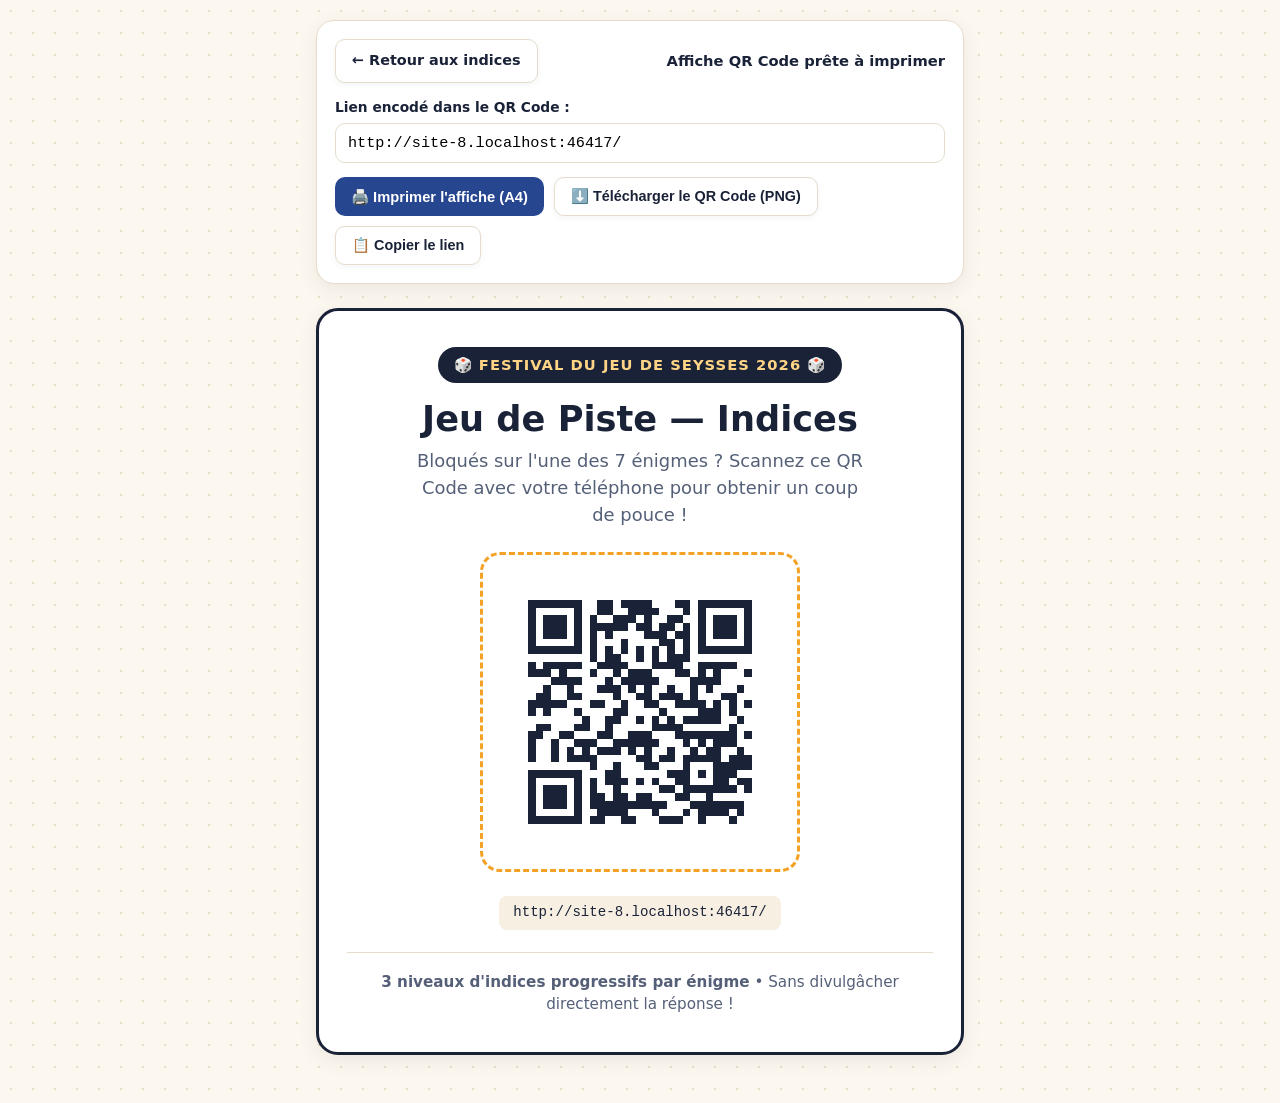
==== qrcode.html @ 8d3fd8ef "initial commit" ====
<!DOCTYPE html>
<html lang="fr">
<head>
  <meta charset="UTF-8" />
  <meta name="viewport" content="width=device-width, initial-scale=1.0" />
  <title>QR Code — Jeu de Piste | Festival du Jeu de Seysses 2026</title>
  <link rel="stylesheet" href="style.css" />
</head>
<body>
  <main class="container">
    <!-- Barre d'outils organisateur (masquée automatiquement à l'impression) -->
    <section class="qr-toolbar no-print" aria-label="Outils QR Code">
      <div class="qr-toolbar-top">
        <a href="index.html" class="btn-secondary">← Retour aux indices</a>
        <strong style="font-size: 0.92rem;">Affiche QR Code prête à imprimer</strong>
      </div>

      <div class="qr-url-field">
        <label for="qr-url">Lien encodé dans le QR Code :</label>
        <input
          type="url"
          id="qr-url"
          class="qr-url-input"
          spellcheck="false"
          placeholder="https://monpseudoestpris.github.io/JeuDePiste2026/"
        />
      </div>

      <div class="qr-buttons">
        <button type="button" class="btn-primary" id="btn-print">
          🖨️ Imprimer l'affiche (A4)
        </button>
        <button type="button" class="btn-secondary" id="btn-download-png">
          ⬇️ Télécharger le QR Code (PNG)
        </button>
        <button type="button" class="btn-secondary" id="btn-copy-url">
          📋 Copier le lien
        </button>
      </div>
    </section>

    <!-- Affiche imprimable -->
    <section class="poster-sheet" aria-label="Affiche QR Code du jeu de piste">
      <div class="poster-festival" id="poster-festival">
        🎲 Festival du Jeu de Seysses 2026 🎲
      </div>
      <h1 class="poster-title">Jeu de Piste — Indices</h1>
      <p class="poster-subtitle">
        Bloqués sur l'une des 7 énigmes ? Scannez ce QR Code avec votre téléphone pour obtenir un coup de pouce !
      </p>

      <div class="qr-frame" id="qr-container" aria-live="polite"></div>

      <div class="poster-url" id="poster-url-text"></div>

      <div class="poster-steps">
        <strong>3 niveaux d'indices progressifs par énigme</strong> • Sans divulgâcher directement la réponse !
      </div>
    </section>

    <canvas id="qr-export-canvas" style="display: none;"></canvas>
  </main>

  <script src="indices.js"></script>
  <script src="qrcode-lib.js"></script>
  <script>
    (function () {
      const config = window.JEU_DE_PISTE_CONFIG || {};
      const inputEl = document.getElementById("qr-url");
      const containerEl = document.getElementById("qr-container");
      const urlTextEl = document.getElementById("poster-url-text");
      const copyBtn = document.getElementById("btn-copy-url");
      const canvasEl = document.getElementById("qr-export-canvas");

      if (config.titreFestival) {
        document.getElementById("poster-festival").textContent =
          "🎲 " + config.titreFestival + " 🎲";
      }

      // Détermine automatiquement l'URL publique si hébergé en http(s) non-local, sinon utilise urlSiteParDefaut
      function detectTargetUrl() {
        const isPublicWeb =
          (location.protocol === "https:" || location.protocol === "http:") &&
          location.hostname !== "localhost" &&
          location.hostname !== "127.0.0.1";
        if (isPublicWeb) {
          return new URL("index.html", location.href).href.replace(/index\.html$/, "");
        }
        return config.urlSiteParDefaut || "https://monpseudoestpris.github.io/JeuDePiste2026/";
      }

      function updateQr() {
        const url = inputEl.value.trim() || config.urlSiteParDefaut;
        urlTextEl.textContent = url;
        try {
          containerEl.innerHTML = window.SimpleQR.toSvgString(url, 4);
        } catch (err) {
          containerEl.innerHTML =
            '<p style="color:#b82914;font-weight:700;">' + err.message + "</p>";
        }
      }

      inputEl.value = detectTargetUrl();
      updateQr();

      inputEl.addEventListener("input", updateQr);

      document.getElementById("btn-print").addEventListener("click", () => {
        window.print();
      });

      document.getElementById("btn-download-png").addEventListener("click", () => {
        const url = inputEl.value.trim() || config.urlSiteParDefaut;
        window.SimpleQR.drawToCanvas(canvasEl, url, 1024, 4);
        const link = document.createElement("a");
        link.download = "qrcode-jeu-de-piste-seysses-2026.png";
        link.href = canvasEl.toDataURL("image/png");
        link.click();
      });

      copyBtn.addEventListener("click", async () => {
        const url = inputEl.value.trim();
        try {
          await navigator.clipboard.writeText(url);
          const original = copyBtn.textContent;
          copyBtn.textContent = "✅ Lien copié !";
          setTimeout(() => {
            copyBtn.textContent = original;
          }, 1800);
        } catch (_) {
          inputEl.select();
        }
      });
    })();
  </script>
</body>
</html>
---- style.css ----
:root {
  --bg: #fdf8ef;
  --surface: #ffffff;
  --surface-alt: #f6efe2;
  --ink: #1a2238;
  --ink-muted: #556078;
  --primary: #274690;
  --primary-hover: #1d356e;
  --accent-gold: #f4a226;
  --border: #e5dccb;
  --shadow: 0 6px 20px rgba(26, 34, 56, 0.08);

  --lvl1-bg: #ecf9f2;
  --lvl1-border: #8ad6ad;
  --lvl1-badge: #1d7a4c;

  --lvl2-bg: #fff6e8;
  --lvl2-border: #f5c372;
  --lvl2-badge: #b35c00;

  --lvl3-bg: #fff0ed;
  --lvl3-border: #f29d8f;
  --lvl3-badge: #b82914;

  --radius-lg: 18px;
  --radius-md: 12px;
}

* {
  box-sizing: border-box;
}

body {
  margin: 0;
  font-family: system-ui, -apple-system, "Segoe UI", Roboto, Helvetica, Arial, sans-serif;
  background-color: var(--bg);
  background-image: radial-gradient(#e8dec8 1px, transparent 1px);
  background-size: 22px 22px;
  color: var(--ink);
  line-height: 1.5;
  -webkit-font-smoothing: antialiased;
}

.container {
  max-width: 680px;
  margin: 0 auto;
  padding: 20px 16px 48px;
}

/* En-tête festif */
.hero {
  background: linear-gradient(135deg, #1a2238 0%, #274690 100%);
  color: #ffffff;
  border-radius: var(--radius-lg);
  padding: 26px 22px;
  text-align: center;
  box-shadow: var(--shadow);
  margin-bottom: 22px;
  position: relative;
  overflow: hidden;
}

.hero-badge {
  display: inline-block;
  background: rgba(244, 162, 38, 0.22);
  border: 1px solid rgba(244, 162, 38, 0.65);
  color: #ffd485;
  font-weight: 700;
  font-size: 0.8rem;
  letter-spacing: 0.06em;
  text-transform: uppercase;
  padding: 5px 12px;
  border-radius: 999px;
  margin-bottom: 10px;
}

.hero h1 {
  margin: 0 0 8px;
  font-size: 1.65rem;
  line-height: 1.2;
}

.hero p {
  margin: 0;
  color: #dce4f7;
  font-size: 0.96rem;
}

/* Bandeau d'explication */
.intro-banner {
  background: var(--surface);
  border: 1px solid var(--border);
  border-left: 5px solid var(--accent-gold);
  border-radius: var(--radius-md);
  padding: 13px 16px;
  margin-bottom: 20px;
  font-size: 0.92rem;
  color: var(--ink-muted);
  box-shadow: 0 2px 8px rgba(26, 34, 56, 0.04);
}

.intro-banner strong {
  color: var(--ink);
}

/* Liste des 7 énigmes */
.enigma-list {
  display: flex;
  flex-direction: column;
  gap: 14px;
}

.enigma-card {
  background: var(--surface);
  border: 1px solid var(--border);
  border-radius: var(--radius-lg);
  box-shadow: var(--shadow);
  overflow: hidden;
  transition: border-color 0.2s ease;
}

.enigma-card.is-open {
  border-color: var(--primary);
}

.enigma-header {
  width: 100%;
  background: none;
  border: none;
  padding: 16px 18px;
  display: flex;
  align-items: center;
  gap: 14px;
  text-align: left;
  cursor: pointer;
  color: inherit;
  font: inherit;
}

.enigma-header:hover {
  background-color: rgba(39, 70, 144, 0.03);
}

.enigma-header:focus-visible {
  outline: 3px solid var(--accent-gold);
  outline-offset: -3px;
}

.enigma-num {
  flex-shrink: 0;
  width: 42px;
  height: 42px;
  border-radius: 12px;
  background: var(--surface-alt);
  border: 2px solid var(--border);
  display: flex;
  align-items: center;
  justify-content: center;
  font-weight: 800;
  font-size: 1.1rem;
  color: var(--primary);
}

.enigma-card.is-open .enigma-num {
  background: var(--primary);
  border-color: var(--primary);
  color: #ffffff;
}

.enigma-title-group {
  flex: 1;
  min-width: 0;
}

.enigma-title {
  margin: 0;
  font-size: 1.08rem;
  font-weight: 700;
  display: flex;
  align-items: center;
  gap: 8px;
}

.enigma-desc {
  margin: 3px 0 0;
  font-size: 0.86rem;
  color: var(--ink-muted);
}

.enigma-meta {
  display: flex;
  align-items: center;
  gap: 10px;
  flex-shrink: 0;
}

.progress-pill {
  font-size: 0.76rem;
  font-weight: 700;
  padding: 3px 9px;
  border-radius: 999px;
  background: var(--surface-alt);
  color: var(--ink-muted);
}

.progress-pill.has-progress {
  background: #e3ecff;
  color: var(--primary);
}

.chevron {
  font-size: 1.1rem;
  color: var(--ink-muted);
  transition: transform 0.2s ease;
}

.enigma-card.is-open .chevron {
  transform: rotate(180deg);
  color: var(--primary);
}

/* Corps de carte : les 3 niveaux d'indices */
.enigma-body {
  display: none;
  padding: 4px 18px 18px;
  border-top: 1px dashed var(--border);
}

.enigma-card.is-open .enigma-body {
  display: block;
}

.hints-stack {
  display: flex;
  flex-direction: column;
  gap: 12px;
  margin-top: 14px;
}

.hint-slot {
  border-radius: var(--radius-md);
  border: 1px solid var(--border);
  background: var(--surface-alt);
  padding: 12px 14px;
  transition: all 0.2s ease;
}

.hint-slot.revealed.level-1 {
  background: var(--lvl1-bg);
  border-color: var(--lvl1-border);
}

.hint-slot.revealed.level-2 {
  background: var(--lvl2-bg);
  border-color: var(--lvl2-border);
}

.hint-slot.revealed.level-3 {
  background: var(--lvl3-bg);
  border-color: var(--lvl3-border);
}

.hint-top {
  display: flex;
  align-items: center;
  justify-content: space-between;
  gap: 10px;
  flex-wrap: wrap;
}

.level-badge {
  font-size: 0.78rem;
  font-weight: 800;
  text-transform: uppercase;
  letter-spacing: 0.04em;
  padding: 3px 9px;
  border-radius: 6px;
}

.level-1 .level-badge {
  background: rgba(29, 122, 76, 0.12);
  color: var(--lvl1-badge);
}

.level-2 .level-badge {
  background: rgba(179, 92, 0, 0.12);
  color: var(--lvl2-badge);
}

.level-3 .level-badge {
  background: rgba(184, 41, 20, 0.12);
  color: var(--lvl3-badge);
}

.btn-reveal {
  min-height: 42px;
  padding: 8px 14px;
  border-radius: 10px;
  border: none;
  font-weight: 700;
  font-size: 0.9rem;
  cursor: pointer;
  background: var(--primary);
  color: #ffffff;
  transition: background-color 0.15s ease, transform 0.1s ease;
}

.btn-reveal:hover:not(:disabled) {
  background: var(--primary-hover);
}

.btn-reveal:active:not(:disabled) {
  transform: scale(0.98);
}

.btn-reveal:disabled {
  background: #d8d2c5;
  color: #7c776b;
  cursor: not-allowed;
}

.btn-hide-hint {
  background: transparent;
  border: 1px solid rgba(26, 34, 56, 0.2);
  color: var(--ink-muted);
  font-size: 0.8rem;
  font-weight: 600;
  padding: 5px 10px;
  border-radius: 8px;
  cursor: pointer;
}

.btn-hide-hint:hover {
  background: rgba(255, 255, 255, 0.7);
  color: var(--ink);
}

.hint-text {
  margin: 10px 0 2px;
  font-size: 0.97rem;
  color: var(--ink);
  animation: fadeIn 0.22s ease;
}

@keyframes fadeIn {
  from { opacity: 0; transform: translateY(-3px); }
  to { opacity: 1; transform: translateY(0); }
}

/* Pied de page */
.footer-actions {
  margin-top: 28px;
  text-align: center;
  display: flex;
  flex-direction: column;
  align-items: center;
  gap: 14px;
}

.btn-secondary {
  background: var(--surface);
  color: var(--ink);
  border: 1px solid var(--border);
  border-radius: 10px;
  padding: 10px 16px;
  font-size: 0.9rem;
  font-weight: 600;
  cursor: pointer;
  text-decoration: none;
  display: inline-flex;
  align-items: center;
  gap: 8px;
  box-shadow: 0 2px 6px rgba(26, 34, 56, 0.05);
}

.btn-secondary:hover {
  border-color: var(--primary);
  color: var(--primary);
}

.footer-links {
  font-size: 0.84rem;
  color: var(--ink-muted);
}

.footer-links a {
  color: var(--primary);
  text-decoration: none;
  font-weight: 600;
}

.footer-links a:hover {
  text-decoration: underline;
}

/* ==========================================================================
   PAGE QR CODE & AFFICHE A4 IMPRIMABLE
   ========================================================================== */
.qr-toolbar {
  background: var(--surface);
  border: 1px solid var(--border);
  border-radius: var(--radius-lg);
  padding: 18px;
  margin-bottom: 24px;
  box-shadow: var(--shadow);
}

.qr-toolbar-top {
  display: flex;
  justify-content: space-between;
  align-items: center;
  gap: 12px;
  flex-wrap: wrap;
  margin-bottom: 14px;
}

.qr-url-field {
  display: flex;
  flex-direction: column;
  gap: 6px;
  margin-bottom: 14px;
}

.qr-url-field label {
  font-size: 0.86rem;
  font-weight: 700;
  color: var(--ink);
}

.qr-url-input {
  width: 100%;
  padding: 10px 12px;
  font-size: 0.95rem;
  border: 1px solid var(--border);
  border-radius: 10px;
  font-family: ui-monospace, SFMono-Regular, Menlo, Monaco, Consolas, monospace;
}

.qr-buttons {
  display: flex;
  flex-wrap: wrap;
  gap: 10px;
}

.btn-primary {
  background: var(--primary);
  color: #ffffff;
  border: none;
  border-radius: 10px;
  padding: 10px 16px;
  font-size: 0.92rem;
  font-weight: 700;
  cursor: pointer;
  display: inline-flex;
  align-items: center;
  gap: 8px;
}

.btn-primary:hover {
  background: var(--primary-hover);
}

.poster-sheet {
  background: #ffffff;
  border: 3px solid var(--ink);
  border-radius: 22px;
  padding: 36px 28px;
  text-align: center;
  box-shadow: var(--shadow);
}

.poster-festival {
  display: inline-block;
  background: #1a2238;
  color: #ffd485;
  font-weight: 800;
  font-size: 0.92rem;
  text-transform: uppercase;
  letter-spacing: 0.07em;
  padding: 7px 16px;
  border-radius: 999px;
  margin-bottom: 16px;
}

.poster-title {
  margin: 0 0 8px;
  font-size: 2.2rem;
  line-height: 1.15;
  color: var(--ink);
}

.poster-subtitle {
  margin: 0 auto 24px;
  max-width: 460px;
  font-size: 1.12rem;
  color: var(--ink-muted);
}

.qr-frame {
  width: min(320px, 78vw);
  margin: 0 auto 20px;
  padding: 14px;
  border: 3px dashed var(--accent-gold);
  border-radius: 20px;
  background: #ffffff;
}

.qr-frame svg {
  display: block;
  width: 100%;
  height: auto;
}

.poster-url {
  display: inline-block;
  margin-top: 4px;
  padding: 6px 14px;
  border-radius: 8px;
  background: var(--surface-alt);
  font-family: ui-monospace, SFMono-Regular, Menlo, Monaco, Consolas, monospace;
  font-size: 0.88rem;
  color: var(--ink);
  word-break: break-all;
}

.poster-steps {
  margin-top: 22px;
  padding-top: 18px;
  border-top: 1px solid var(--border);
  font-size: 0.95rem;
  color: var(--ink-muted);
}

@media print {
  @page {
    size: A4 portrait;
    margin: 14mm;
  }

  body {
    background: #ffffff !important;
  }

  .no-print {
    display: none !important;
  }

  .container {
    max-width: 100%;
    padding: 0;
  }

  .poster-sheet {
    box-shadow: none;
    border-width: 3px;
    padding: 42px 32px;
  }

  .qr-frame {
    width: 300px;
  }
}
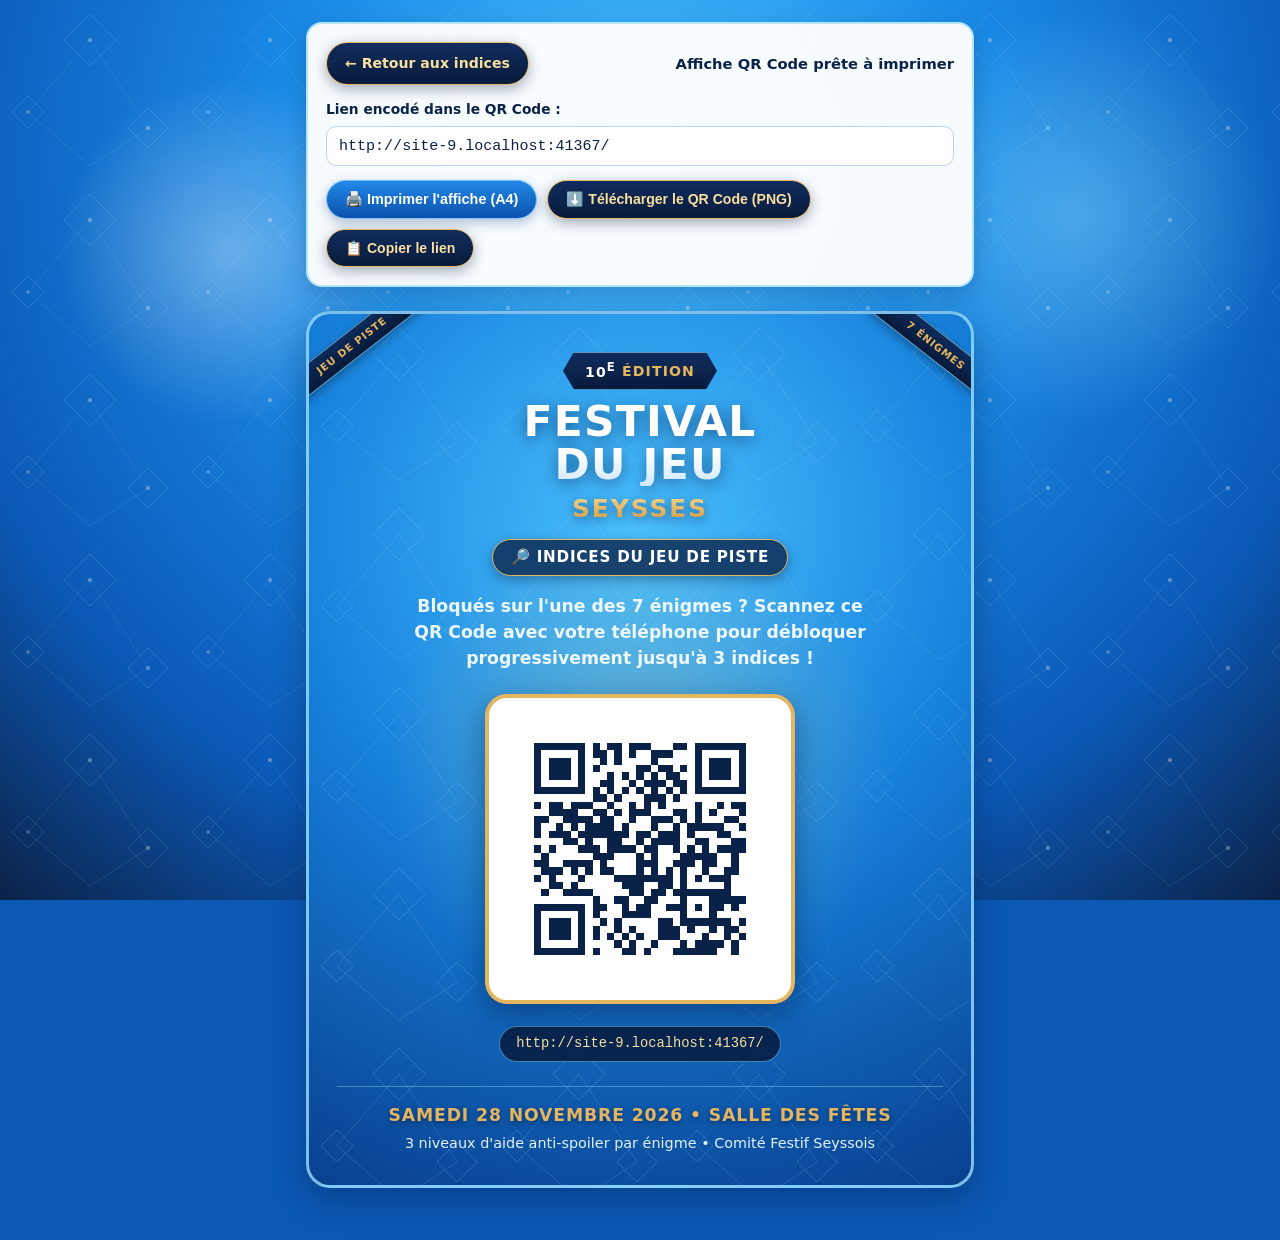
==== commit 4a861a82: "added design" ====
--- a/qrcode.html
+++ b/qrcode.html
@@ -12,7 +12,7 @@
     <section class="qr-toolbar no-print" aria-label="Outils QR Code">
       <div class="qr-toolbar-top">
         <a href="index.html" class="btn-secondary">← Retour aux indices</a>
-        <strong style="font-size: 0.92rem;">Affiche QR Code prête à imprimer</strong>
+        <strong style="font-size: 0.92rem; color: #0b2248;">Affiche QR Code prête à imprimer</strong>
       </div>
 
       <div class="qr-url-field">
@@ -39,22 +39,34 @@
       </div>
     </section>
 
-    <!-- Affiche imprimable -->
+    <!-- Affiche imprimable inspirée du visuel officiel de la 10e Édition -->
     <section class="poster-sheet" aria-label="Affiche QR Code du jeu de piste">
-      <div class="poster-festival" id="poster-festival">
-        🎲 Festival du Jeu de Seysses 2026 🎲
+      <div class="corner-ribbon left" aria-hidden="true">Jeu de Piste</div>
+      <div class="corner-ribbon right" aria-hidden="true">7 Énigmes</div>
+
+      <div class="edition-badge">
+        <span class="edition-num">10<sup>e</sup></span>
+        <span class="edition-word">Édition</span>
       </div>
-      <h1 class="poster-title">Jeu de Piste — Indices</h1>
+
+      <h1 class="poster-main-title">Festival<br />du Jeu</h1>
+      <div class="poster-city">Seysses</div>
+
+      <div class="quest-pill">🔎 Indices du Jeu de Piste</div>
+
       <p class="poster-subtitle">
-        Bloqués sur l'une des 7 énigmes ? Scannez ce QR Code avec votre téléphone pour obtenir un coup de pouce !
+        Bloqués sur l'une des 7 énigmes ? Scannez ce QR Code avec votre téléphone pour débloquer progressivement jusqu'à 3 indices !
       </p>
 
       <div class="qr-frame" id="qr-container" aria-live="polite"></div>
 
       <div class="poster-url" id="poster-url-text"></div>
 
-      <div class="poster-steps">
-        <strong>3 niveaux d'indices progressifs par énigme</strong> • Sans divulgâcher directement la réponse !
+      <div class="poster-bottom-bar">
+        <div class="poster-bottom-gold">Samedi 28 Novembre 2026 • Salle des fêtes</div>
+        <div class="poster-bottom-sub">
+          3 niveaux d'aide anti-spoiler par énigme • Comité Festif Seyssois
+        </div>
       </div>
     </section>
 
@@ -72,12 +84,6 @@
       const copyBtn = document.getElementById("btn-copy-url");
       const canvasEl = document.getElementById("qr-export-canvas");
 
-      if (config.titreFestival) {
-        document.getElementById("poster-festival").textContent =
-          "🎲 " + config.titreFestival + " 🎲";
-      }
-
-      // Détermine automatiquement l'URL publique si hébergé en http(s) non-local, sinon utilise urlSiteParDefaut
       function detectTargetUrl() {
         const isPublicWeb =
           (location.protocol === "https:" || location.protocol === "http:") &&
@@ -96,7 +102,7 @@
           containerEl.innerHTML = window.SimpleQR.toSvgString(url, 4);
         } catch (err) {
           containerEl.innerHTML =
-            '<p style="color:#b82914;font-weight:700;">' + err.message + "</p>";
+            '<p style="color:#a82210;font-weight:700;">' + err.message + "</p>";
         }
       }
 
--- a/style.css
+++ b/style.css
@@ -1,109 +1,235 @@
 :root {
-  --bg: #fdf8ef;
-  --surface: #ffffff;
-  --surface-alt: #f6efe2;
-  --ink: #1a2238;
-  --ink-muted: #556078;
-  --primary: #274690;
-  --primary-hover: #1d356e;
-  --accent-gold: #f4a226;
-  --border: #e5dccb;
-  --shadow: 0 6px 20px rgba(26, 34, 56, 0.08);
-
-  --lvl1-bg: #ecf9f2;
-  --lvl1-border: #8ad6ad;
-  --lvl1-badge: #1d7a4c;
-
-  --lvl2-bg: #fff6e8;
-  --lvl2-border: #f5c372;
-  --lvl2-badge: #b35c00;
-
-  --lvl3-bg: #fff0ed;
-  --lvl3-border: #f29d8f;
-  --lvl3-badge: #b82914;
-
-  --radius-lg: 18px;
+  --sky-light: #4cc2ff;
+  --sky-mid: #1a8be6;
+  --royal: #0b58b5;
+  --navy: #0b2248;
+  --navy-deep: #061530;
+
+  --gold-light: #fae09e;
+  --gold: #e5b55f;
+  --gold-deep: #c48b31;
+
+  --surface: rgba(255, 255, 255, 0.96);
+  --surface-soft: #eef6ff;
+  --ink: #0b2248;
+  --ink-muted: #415a80;
+  --border-cyan: rgba(125, 211, 255, 0.55);
+  --border-card: rgba(15, 76, 160, 0.2);
+
+  --lvl1-bg: #ebfbf3;
+  --lvl1-border: #63cf99;
+  --lvl1-badge: #116b40;
+
+  --lvl2-bg: #fff7e6;
+  --lvl2-border: #f0b85a;
+  --lvl2-badge: #9e5600;
+
+  --lvl3-bg: #fff0ee;
+  --lvl3-border: #f09284;
+  --lvl3-badge: #a82210;
+
+  --radius-xl: 22px;
+  --radius-lg: 16px;
   --radius-md: 12px;
+  --shadow-poster: 0 12px 32px rgba(4, 20, 52, 0.32);
+  --shadow-card: 0 8px 22px rgba(5, 25, 64, 0.22);
 }
 
 * {
   box-sizing: border-box;
 }
 
+html {
+  min-height: 100%;
+}
+
 body {
   margin: 0;
-  font-family: system-ui, -apple-system, "Segoe UI", Roboto, Helvetica, Arial, sans-serif;
-  background-color: var(--bg);
-  background-image: radial-gradient(#e8dec8 1px, transparent 1px);
-  background-size: 22px 22px;
+  min-height: 100vh;
+  font-family: "Montserrat", "Trebuchet MS", system-ui, -apple-system, "Segoe UI", Roboto, sans-serif;
   color: var(--ink);
   line-height: 1.5;
   -webkit-font-smoothing: antialiased;
+  background-color: var(--royal);
+  background-image:
+    /* Éclats lumineux façon affiche */
+    radial-gradient(circle at 18% 28%, rgba(255, 255, 255, 0.35) 0%, transparent 14%),
+    radial-gradient(circle at 84% 24%, rgba(160, 232, 255, 0.38) 0%, transparent 16%),
+    /* Motif géométrique losanges / constellations subtil */
+    url("data:image/svg+xml,%3Csvg xmlns='http://www.w3.org/2000/svg' width='180' height='180' viewBox='0 0 180 180'%3E%3Cg fill='none' stroke='%239ee2ff' stroke-opacity='0.16' stroke-width='1'%3E%3Cpolygon points='90,14 116,40 90,66 64,40'/%3E%3Cpolygon points='28,96 44,112 28,128 12,112'/%3E%3Cpolygon points='148,108 168,128 148,148 128,128'/%3E%3Cpath d='M28,112 L90,40 L148,128 L90,166 Z' stroke-opacity='0.11'/%3E%3C/g%3E%3Ccircle cx='90' cy='40' r='2' fill='%23ffffff' fill-opacity='0.32'/%3E%3Ccircle cx='148' cy='128' r='2.2' fill='%23ffffff' fill-opacity='0.28'/%3E%3Ccircle cx='28' cy='112' r='1.8' fill='%23ffffff' fill-opacity='0.25'/%3E%3C/svg%3E"),
+    radial-gradient(circle at 50% 18%, var(--sky-light) 0%, var(--sky-mid) 36%, var(--royal) 74%, var(--navy) 100%);
+  background-attachment: fixed;
 }
 
 .container {
-  max-width: 680px;
+  max-width: 700px;
   margin: 0 auto;
-  padding: 20px 16px 48px;
-}
-
-/* En-tête festif */
+  padding: 22px 16px 52px;
+}
+
+/* ==========================================================================
+   EN-TÊTE INSPIRÉ DE L'AFFICHE "10e ÉDITION FESTIVAL DU JEU SEYSSES"
+   ========================================================================== */
 .hero {
-  background: linear-gradient(135deg, #1a2238 0%, #274690 100%);
+  position: relative;
+  border-radius: var(--radius-xl);
+  padding: 30px 22px 24px;
+  text-align: center;
+  margin-bottom: 20px;
   color: #ffffff;
-  border-radius: var(--radius-lg);
-  padding: 26px 22px;
-  text-align: center;
-  box-shadow: var(--shadow);
-  margin-bottom: 22px;
-  position: relative;
+  background:
+    radial-gradient(circle at 50% 62%, rgba(255, 224, 130, 0.28) 0%, transparent 46%),
+    radial-gradient(circle at 50% 25%, #3eb7ff 0%, #157cd6 52%, #0a4496 100%);
+  border: 2px solid var(--border-cyan);
+  box-shadow: var(--shadow-poster), inset 0 1px 0 rgba(255, 255, 255, 0.45);
   overflow: hidden;
 }
 
-.hero-badge {
+/* Rubans diagonaux d'angle façon affiche */
+.corner-ribbon {
+  position: absolute;
+  top: 18px;
+  background: linear-gradient(180deg, #0e2b5c 0%, #081a3a 100%);
+  color: var(--gold);
+  font-size: 0.64rem;
+  font-weight: 800;
+  letter-spacing: 0.09em;
+  text-transform: uppercase;
+  padding: 5px 38px;
+  border-top: 1.5px solid rgba(135, 214, 255, 0.7);
+  border-bottom: 1.5px solid rgba(135, 214, 255, 0.7);
+  box-shadow: 0 3px 10px rgba(0, 0, 0, 0.3);
+  pointer-events: none;
+}
+
+.corner-ribbon.left {
+  left: -38px;
+  transform: rotate(-38deg);
+}
+
+.corner-ribbon.right {
+  right: -38px;
+  transform: rotate(38deg);
+}
+
+@media (max-width: 480px) {
+  .corner-ribbon {
+    display: none;
+  }
+}
+
+/* Cartouche biseauté "10e ÉDITION" */
+.edition-badge {
+  display: inline-flex;
+  align-items: baseline;
+  gap: 6px;
+  background: linear-gradient(180deg, #102c5e 0%, #091b3c 100%);
+  padding: 6px 22px;
+  margin-bottom: 10px;
+  font-weight: 900;
+  font-size: 0.88rem;
+  letter-spacing: 0.08em;
+  text-transform: uppercase;
+  clip-path: polygon(11px 0%, calc(100% - 11px) 0%, 100% 50%, calc(100% - 11px) 100%, 11px 100%, 0% 50%);
+  box-shadow: 0 4px 12px rgba(5, 18, 45, 0.45);
+  border-top: 1px solid rgba(154, 222, 255, 0.65);
+  border-bottom: 1px solid rgba(154, 222, 255, 0.65);
+}
+
+.edition-badge .edition-num {
+  color: #ffffff;
+}
+
+.edition-badge .edition-word {
+  color: var(--gold);
+}
+
+/* Titre monumental blanc + sous-titre doré SEYSSES */
+.poster-main-title {
+  margin: 0;
+  font-size: clamp(1.85rem, 6.5vw, 2.65rem);
+  font-weight: 900;
+  line-height: 1.02;
+  letter-spacing: 0.03em;
+  text-transform: uppercase;
+  background: linear-gradient(180deg, #ffffff 0%, #ffffff 60%, #cfe8ff 100%);
+  -webkit-background-clip: text;
+  background-clip: text;
+  color: transparent;
+  filter: drop-shadow(0 4px 8px rgba(6, 26, 68, 0.55));
+}
+
+.poster-city {
+  margin: 4px 0 12px;
+  font-size: clamp(1.2rem, 4.3vw, 1.55rem);
+  font-weight: 900;
+  letter-spacing: 0.08em;
+  text-transform: uppercase;
+  background: linear-gradient(180deg, var(--gold-light) 0%, var(--gold) 55%, var(--gold-deep) 100%);
+  -webkit-background-clip: text;
+  background-clip: text;
+  color: transparent;
+  filter: drop-shadow(0 3px 6px rgba(6, 24, 62, 0.55));
+}
+
+/* Meeple doré central + bandeau Jeu de piste */
+.meeple-wrap {
+  display: flex;
+  justify-content: center;
+  align-items: center;
+  margin: 4px 0 10px;
+}
+
+.meeple-svg {
+  width: 68px;
+  height: 68px;
+  filter: drop-shadow(0 6px 14px rgba(8, 30, 74, 0.45));
+}
+
+.quest-pill {
   display: inline-block;
-  background: rgba(244, 162, 38, 0.22);
-  border: 1px solid rgba(244, 162, 38, 0.65);
-  color: #ffd485;
-  font-weight: 700;
-  font-size: 0.8rem;
-  letter-spacing: 0.06em;
+  background: rgba(11, 34, 72, 0.78);
+  border: 1.5px solid var(--gold);
+  color: #ffffff;
+  font-weight: 800;
+  font-size: 0.95rem;
+  letter-spacing: 0.05em;
   text-transform: uppercase;
-  padding: 5px 12px;
+  padding: 6px 18px;
   border-radius: 999px;
-  margin-bottom: 10px;
-}
-
-.hero h1 {
-  margin: 0 0 8px;
-  font-size: 1.65rem;
-  line-height: 1.2;
-}
-
-.hero p {
-  margin: 0;
-  color: #dce4f7;
-  font-size: 0.96rem;
-}
-
-/* Bandeau d'explication */
+  margin-bottom: 8px;
+  box-shadow: 0 4px 12px rgba(6, 21, 48, 0.35);
+}
+
+.hero-sub {
+  margin: 4px auto 0;
+  max-width: 480px;
+  color: #e6f4ff;
+  font-size: 0.94rem;
+  font-weight: 500;
+}
+
+/* Bandeau anti-spoiler */
 .intro-banner {
-  background: var(--surface);
-  border: 1px solid var(--border);
-  border-left: 5px solid var(--accent-gold);
+  background: rgba(11, 34, 72, 0.82);
+  backdrop-filter: blur(8px);
+  border: 1px solid var(--border-cyan);
+  border-left: 5px solid var(--gold);
   border-radius: var(--radius-md);
   padding: 13px 16px;
   margin-bottom: 20px;
-  font-size: 0.92rem;
-  color: var(--ink-muted);
-  box-shadow: 0 2px 8px rgba(26, 34, 56, 0.04);
+  font-size: 0.91rem;
+  color: #e3f2ff;
+  box-shadow: 0 6px 16px rgba(5, 22, 56, 0.25);
 }
 
 .intro-banner strong {
-  color: var(--ink);
-}
-
-/* Liste des 7 énigmes */
+  color: var(--gold-light);
+}
+
+/* ==========================================================================
+   CARTES DES 7 ÉNIGMES
+   ========================================================================== */
 .enigma-list {
   display: flex;
   flex-direction: column;
@@ -112,15 +238,20 @@
 
 .enigma-card {
   background: var(--surface);
-  border: 1px solid var(--border);
+  border: 2px solid rgba(135, 214, 255, 0.65);
   border-radius: var(--radius-lg);
-  box-shadow: var(--shadow);
+  box-shadow: var(--shadow-card);
   overflow: hidden;
-  transition: border-color 0.2s ease;
+  transition: transform 0.16s ease, border-color 0.2s ease, box-shadow 0.2s ease;
+}
+
+.enigma-card:hover {
+  border-color: var(--gold);
 }
 
 .enigma-card.is-open {
-  border-color: var(--primary);
+  border-color: var(--gold);
+  box-shadow: 0 10px 28px rgba(4, 18, 46, 0.38);
 }
 
 .enigma-header {
@@ -138,33 +269,34 @@
 }
 
 .enigma-header:hover {
-  background-color: rgba(39, 70, 144, 0.03);
+  background-color: rgba(26, 139, 230, 0.05);
 }
 
 .enigma-header:focus-visible {
-  outline: 3px solid var(--accent-gold);
+  outline: 3px solid var(--gold);
   outline-offset: -3px;
 }
 
 .enigma-num {
   flex-shrink: 0;
-  width: 42px;
-  height: 42px;
+  width: 44px;
+  height: 44px;
   border-radius: 12px;
-  background: var(--surface-alt);
-  border: 2px solid var(--border);
+  background: linear-gradient(180deg, #133672 0%, var(--navy) 100%);
+  border: 2px solid var(--gold);
   display: flex;
   align-items: center;
   justify-content: center;
-  font-weight: 800;
-  font-size: 1.1rem;
-  color: var(--primary);
+  font-weight: 900;
+  font-size: 1.15rem;
+  color: var(--gold-light);
+  box-shadow: 0 3px 8px rgba(11, 34, 72, 0.25);
 }
 
 .enigma-card.is-open .enigma-num {
-  background: var(--primary);
-  border-color: var(--primary);
-  color: #ffffff;
+  background: linear-gradient(180deg, var(--gold-light) 0%, var(--gold) 65%, var(--gold-deep) 100%);
+  border-color: var(--navy);
+  color: var(--navy);
 }
 
 .enigma-title-group {
@@ -175,10 +307,8 @@
 .enigma-title {
   margin: 0;
   font-size: 1.08rem;
-  font-weight: 700;
-  display: flex;
-  align-items: center;
-  gap: 8px;
+  font-weight: 800;
+  color: var(--navy);
 }
 
 .enigma-desc {
@@ -196,34 +326,37 @@
 
 .progress-pill {
   font-size: 0.76rem;
-  font-weight: 700;
-  padding: 3px 9px;
+  font-weight: 800;
+  padding: 4px 10px;
   border-radius: 999px;
-  background: var(--surface-alt);
+  background: var(--surface-soft);
   color: var(--ink-muted);
+  border: 1px solid rgba(11, 88, 181, 0.18);
 }
 
 .progress-pill.has-progress {
-  background: #e3ecff;
-  color: var(--primary);
+  background: var(--navy);
+  color: var(--gold-light);
+  border-color: var(--gold);
 }
 
 .chevron {
-  font-size: 1.1rem;
-  color: var(--ink-muted);
+  font-size: 1.15rem;
+  color: var(--royal);
   transition: transform 0.2s ease;
 }
 
 .enigma-card.is-open .chevron {
   transform: rotate(180deg);
-  color: var(--primary);
+  color: var(--gold-deep);
 }
 
 /* Corps de carte : les 3 niveaux d'indices */
 .enigma-body {
   display: none;
   padding: 4px 18px 18px;
-  border-top: 1px dashed var(--border);
+  border-top: 1px dashed rgba(11, 88, 181, 0.24);
+  background: linear-gradient(180deg, rgba(238, 246, 255, 0.55) 0%, rgba(255, 255, 255, 0.9) 100%);
 }
 
 .enigma-card.is-open .enigma-body {
@@ -239,8 +372,8 @@
 
 .hint-slot {
   border-radius: var(--radius-md);
-  border: 1px solid var(--border);
-  background: var(--surface-alt);
+  border: 1px solid var(--border-card);
+  background: #f4f9ff;
   padding: 12px 14px;
   transition: all 0.2s ease;
 }
@@ -269,44 +402,45 @@
 }
 
 .level-badge {
-  font-size: 0.78rem;
+  font-size: 0.76rem;
   font-weight: 800;
   text-transform: uppercase;
   letter-spacing: 0.04em;
-  padding: 3px 9px;
+  padding: 4px 9px;
   border-radius: 6px;
 }
 
 .level-1 .level-badge {
-  background: rgba(29, 122, 76, 0.12);
+  background: rgba(17, 107, 64, 0.13);
   color: var(--lvl1-badge);
 }
 
 .level-2 .level-badge {
-  background: rgba(179, 92, 0, 0.12);
+  background: rgba(158, 86, 0, 0.14);
   color: var(--lvl2-badge);
 }
 
 .level-3 .level-badge {
-  background: rgba(184, 41, 20, 0.12);
+  background: rgba(168, 34, 16, 0.13);
   color: var(--lvl3-badge);
 }
 
 .btn-reveal {
   min-height: 42px;
-  padding: 8px 14px;
+  padding: 8px 15px;
   border-radius: 10px;
-  border: none;
-  font-weight: 700;
-  font-size: 0.9rem;
+  border: 1px solid rgba(165, 226, 255, 0.65);
+  font-weight: 800;
+  font-size: 0.88rem;
   cursor: pointer;
-  background: var(--primary);
+  background: linear-gradient(180deg, #2188e8 0%, #0c52ac 100%);
   color: #ffffff;
-  transition: background-color 0.15s ease, transform 0.1s ease;
+  box-shadow: 0 3px 10px rgba(11, 56, 130, 0.28);
+  transition: filter 0.15s ease, transform 0.1s ease;
 }
 
 .btn-reveal:hover:not(:disabled) {
-  background: var(--primary-hover);
+  filter: brightness(1.08);
 }
 
 .btn-reveal:active:not(:disabled) {
@@ -314,31 +448,34 @@
 }
 
 .btn-reveal:disabled {
-  background: #d8d2c5;
-  color: #7c776b;
+  background: #dce6f2;
+  border-color: #c7d5e8;
+  color: #6f829c;
+  box-shadow: none;
   cursor: not-allowed;
 }
 
 .btn-hide-hint {
-  background: transparent;
-  border: 1px solid rgba(26, 34, 56, 0.2);
+  background: rgba(255, 255, 255, 0.75);
+  border: 1px solid rgba(11, 34, 72, 0.22);
   color: var(--ink-muted);
-  font-size: 0.8rem;
-  font-weight: 600;
+  font-size: 0.78rem;
+  font-weight: 700;
   padding: 5px 10px;
   border-radius: 8px;
   cursor: pointer;
 }
 
 .btn-hide-hint:hover {
-  background: rgba(255, 255, 255, 0.7);
-  color: var(--ink);
+  background: #ffffff;
+  color: var(--navy);
 }
 
 .hint-text {
   margin: 10px 0 2px;
-  font-size: 0.97rem;
-  color: var(--ink);
+  font-size: 0.96rem;
+  font-weight: 500;
+  color: var(--navy);
   animation: fadeIn 0.22s ease;
 }
 
@@ -347,46 +484,72 @@
   to { opacity: 1; transform: translateY(0); }
 }
 
-/* Pied de page */
+/* ==========================================================================
+   PIED DE PAGE FAÇON BAS D'AFFICHE
+   ========================================================================== */
 .footer-actions {
   margin-top: 28px;
   text-align: center;
   display: flex;
   flex-direction: column;
   align-items: center;
-  gap: 14px;
+  gap: 16px;
 }
 
 .btn-secondary {
-  background: var(--surface);
-  color: var(--ink);
-  border: 1px solid var(--border);
-  border-radius: 10px;
-  padding: 10px 16px;
-  font-size: 0.9rem;
-  font-weight: 600;
+  background: linear-gradient(180deg, #102c5e 0%, #091b3c 100%);
+  color: var(--gold-light);
+  border: 1.5px solid var(--gold);
+  border-radius: 999px;
+  padding: 10px 18px;
+  font-size: 0.88rem;
+  font-weight: 700;
   cursor: pointer;
   text-decoration: none;
   display: inline-flex;
   align-items: center;
   gap: 8px;
-  box-shadow: 0 2px 6px rgba(26, 34, 56, 0.05);
+  box-shadow: 0 4px 14px rgba(5, 18, 45, 0.35);
+  transition: transform 0.12s ease, filter 0.15s ease;
 }
 
 .btn-secondary:hover {
-  border-color: var(--primary);
-  color: var(--primary);
+  filter: brightness(1.12);
+}
+
+.festival-footer-box {
+  width: 100%;
+  background: rgba(8, 27, 62, 0.78);
+  border: 1px solid var(--border-cyan);
+  border-radius: var(--radius-lg);
+  padding: 14px 16px;
+  color: #ffffff;
+  text-align: center;
+}
+
+.festival-footer-date {
+  color: var(--gold);
+  font-weight: 900;
+  font-size: 0.95rem;
+  letter-spacing: 0.05em;
+  text-transform: uppercase;
+}
+
+.festival-footer-place {
+  font-size: 0.84rem;
+  color: #dbeeff;
+  margin-top: 3px;
 }
 
 .footer-links {
+  margin-top: 8px;
   font-size: 0.84rem;
-  color: var(--ink-muted);
 }
 
 .footer-links a {
-  color: var(--primary);
+  color: var(--gold-light);
   text-decoration: none;
-  font-weight: 600;
+  font-weight: 700;
 }
 
 .footer-links a:hover {
@@ -394,15 +557,15 @@
 }
 
 /* ==========================================================================
-   PAGE QR CODE & AFFICHE A4 IMPRIMABLE
+   PAGE QR CODE & AFFICHE A4 IMPRIMABLE (STYLE AFFICHE OFFICIELLE)
    ========================================================================== */
 .qr-toolbar {
   background: var(--surface);
-  border: 1px solid var(--border);
+  border: 2px solid var(--border-cyan);
   border-radius: var(--radius-lg);
   padding: 18px;
   margin-bottom: 24px;
-  box-shadow: var(--shadow);
+  box-shadow: var(--shadow-card);
 }
 
 .qr-toolbar-top {
@@ -423,16 +586,17 @@
 
 .qr-url-field label {
   font-size: 0.86rem;
-  font-weight: 700;
-  color: var(--ink);
+  font-weight: 800;
+  color: var(--navy);
 }
 
 .qr-url-input {
   width: 100%;
   padding: 10px 12px;
-  font-size: 0.95rem;
-  border: 1px solid var(--border);
+  font-size: 0.94rem;
+  border: 1.5px solid #b9d4f2;
   border-radius: 10px;
+  color: var(--navy);
   font-family: ui-monospace, SFMono-Regular, Menlo, Monaco, Consolas, monospace;
 }
 
@@ -443,66 +607,59 @@
 }
 
 .btn-primary {
-  background: var(--primary);
+  background: linear-gradient(180deg, #2188e8 0%, #0c52ac 100%);
   color: #ffffff;
-  border: none;
-  border-radius: 10px;
-  padding: 10px 16px;
-  font-size: 0.92rem;
-  font-weight: 700;
+  border: 1px solid rgba(165, 226, 255, 0.7);
+  border-radius: 999px;
+  padding: 10px 18px;
+  font-size: 0.9rem;
+  font-weight: 800;
   cursor: pointer;
   display: inline-flex;
   align-items: center;
   gap: 8px;
+  box-shadow: 0 4px 12px rgba(11, 56, 130, 0.3);
 }
 
 .btn-primary:hover {
-  background: var(--primary-hover);
-}
-
+  filter: brightness(1.08);
+}
+
+/* Feuille A4 d'affiche QR Code */
 .poster-sheet {
+  position: relative;
+  overflow: hidden;
+  border-radius: 24px;
+  padding: 38px 28px 30px;
+  text-align: center;
+  color: #ffffff;
+  background:
+    radial-gradient(circle at 50% 52%, rgba(255, 214, 112, 0.25) 0%, transparent 45%),
+    url("data:image/svg+xml,%3Csvg xmlns='http://www.w3.org/2000/svg' width='180' height='180' viewBox='0 0 180 180'%3E%3Cg fill='none' stroke='%239ee2ff' stroke-opacity='0.2' stroke-width='1'%3E%3Cpolygon points='90,14 116,40 90,66 64,40'/%3E%3Cpolygon points='28,96 44,112 28,128 12,112'/%3E%3Cpolygon points='148,108 168,128 148,148 128,128'/%3E%3Cpath d='M28,112 L90,40 L148,128 L90,166 Z' stroke-opacity='0.14'/%3E%3C/g%3E%3C/svg%3E"),
+    radial-gradient(circle at 50% 24%, #49c0ff 0%, #1680db 48%, #09408e 100%);
+  border: 3px solid rgba(154, 222, 255, 0.8);
+  box-shadow: var(--shadow-poster);
+  -webkit-print-color-adjust: exact;
+  print-color-adjust: exact;
+}
+
+.poster-subtitle {
+  margin: 10px auto 22px;
+  max-width: 470px;
+  font-size: 1.08rem;
+  font-weight: 600;
+  color: #eef8ff;
+}
+
+.qr-frame {
+  position: relative;
+  width: min(310px, 76vw);
+  margin: 0 auto 18px;
+  padding: 16px;
+  border: 4px solid var(--gold);
+  border-radius: 22px;
   background: #ffffff;
-  border: 3px solid var(--ink);
-  border-radius: 22px;
-  padding: 36px 28px;
-  text-align: center;
-  box-shadow: var(--shadow);
-}
-
-.poster-festival {
-  display: inline-block;
-  background: #1a2238;
-  color: #ffd485;
-  font-weight: 800;
-  font-size: 0.92rem;
-  text-transform: uppercase;
-  letter-spacing: 0.07em;
-  padding: 7px 16px;
-  border-radius: 999px;
-  margin-bottom: 16px;
-}
-
-.poster-title {
-  margin: 0 0 8px;
-  font-size: 2.2rem;
-  line-height: 1.15;
-  color: var(--ink);
-}
-
-.poster-subtitle {
-  margin: 0 auto 24px;
-  max-width: 460px;
-  font-size: 1.12rem;
-  color: var(--ink-muted);
-}
-
-.qr-frame {
-  width: min(320px, 78vw);
-  margin: 0 auto 20px;
-  padding: 14px;
-  border: 3px dashed var(--accent-gold);
-  border-radius: 20px;
-  background: #ffffff;
+  box-shadow: 0 10px 28px rgba(5, 22, 58, 0.42);
 }
 
 .qr-frame svg {
@@ -514,31 +671,46 @@
 .poster-url {
   display: inline-block;
   margin-top: 4px;
-  padding: 6px 14px;
-  border-radius: 8px;
-  background: var(--surface-alt);
+  padding: 7px 16px;
+  border-radius: 999px;
+  background: rgba(8, 27, 62, 0.85);
+  border: 1px solid var(--border-cyan);
   font-family: ui-monospace, SFMono-Regular, Menlo, Monaco, Consolas, monospace;
-  font-size: 0.88rem;
-  color: var(--ink);
+  font-size: 0.86rem;
+  color: var(--gold-light);
   word-break: break-all;
 }
 
-.poster-steps {
-  margin-top: 22px;
-  padding-top: 18px;
-  border-top: 1px solid var(--border);
-  font-size: 0.95rem;
-  color: var(--ink-muted);
+.poster-bottom-bar {
+  margin-top: 24px;
+  padding-top: 16px;
+  border-top: 1px solid rgba(154, 222, 255, 0.4);
+}
+
+.poster-bottom-gold {
+  font-size: 1.08rem;
+  font-weight: 900;
+  letter-spacing: 0.05em;
+  text-transform: uppercase;
+  color: var(--gold);
+  text-shadow: 0 2px 5px rgba(5, 20, 50, 0.5);
+}
+
+.poster-bottom-sub {
+  margin-top: 4px;
+  font-size: 0.9rem;
+  color: #e3f2ff;
 }
 
 @media print {
   @page {
     size: A4 portrait;
-    margin: 14mm;
+    margin: 10mm;
   }
 
   body {
     background: #ffffff !important;
+    min-height: auto;
   }
 
   .no-print {
@@ -552,8 +724,7 @@
 
   .poster-sheet {
     box-shadow: none;
-    border-width: 3px;
-    padding: 42px 32px;
+    padding: 44px 32px 36px;
   }
 
   .qr-frame {
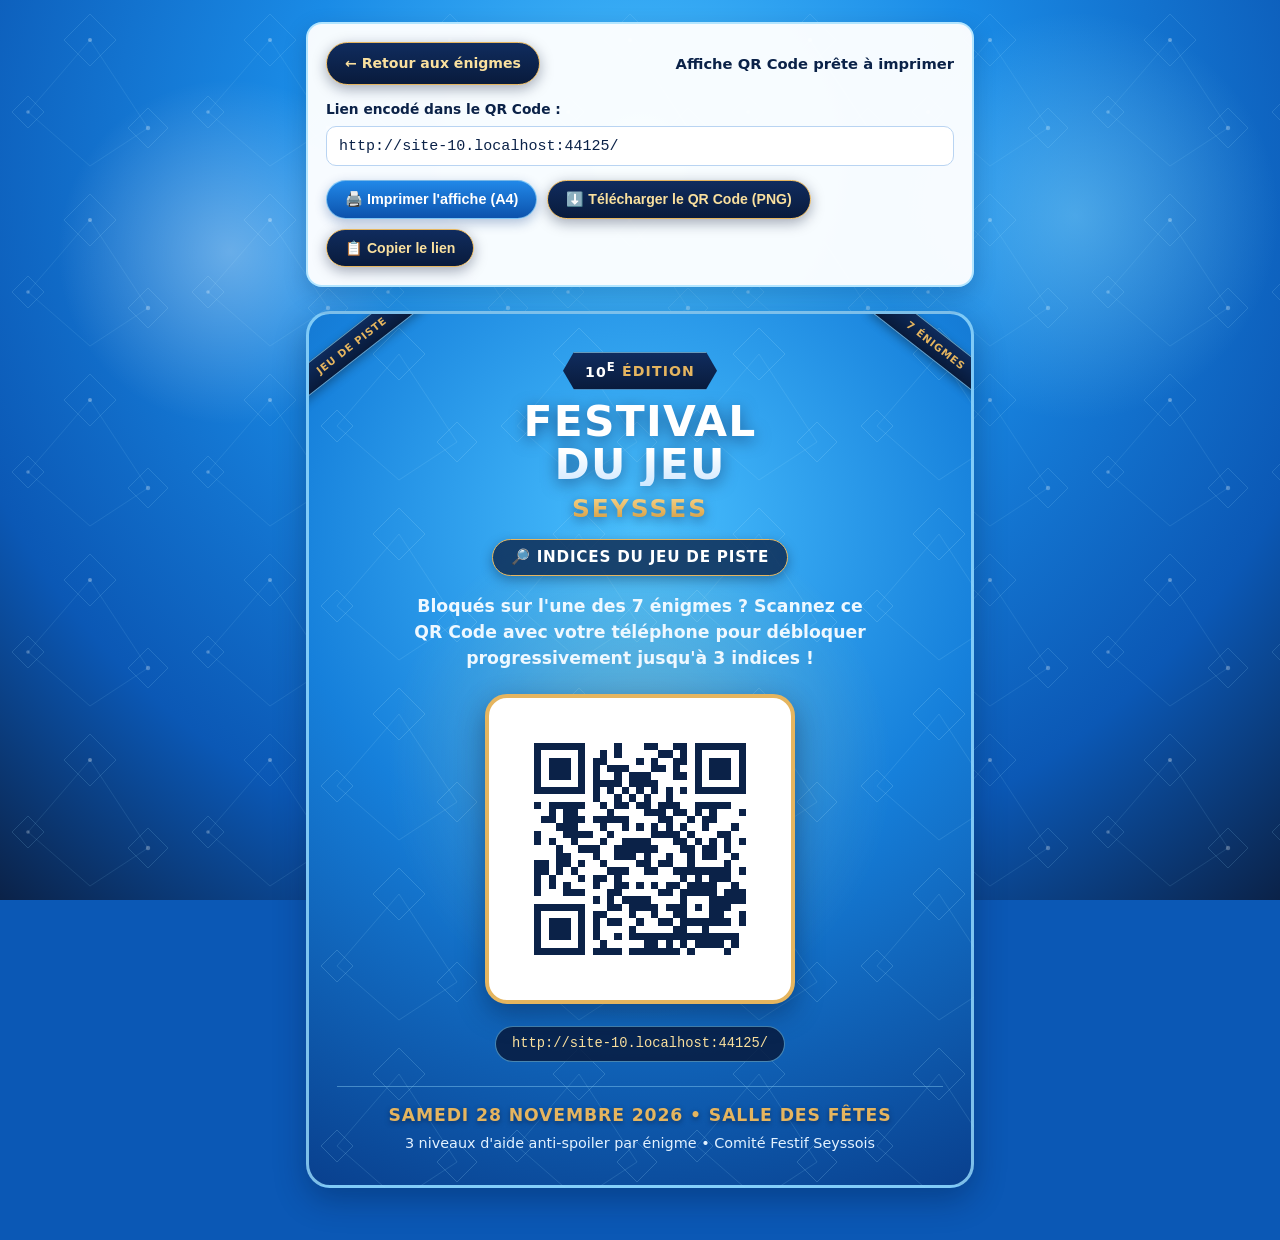
==== commit 80caa66b: "update with trials" ====
--- a/qrcode.html
+++ b/qrcode.html
@@ -11,7 +11,7 @@
     <!-- Barre d'outils organisateur (masquée automatiquement à l'impression) -->
     <section class="qr-toolbar no-print" aria-label="Outils QR Code">
       <div class="qr-toolbar-top">
-        <a href="index.html" class="btn-secondary">← Retour aux indices</a>
+        <a href="index.html" class="btn-secondary">← Retour aux énigmes</a>
         <strong style="font-size: 0.92rem; color: #0b2248;">Affiche QR Code prête à imprimer</strong>
       </div>
 
--- a/style.css
+++ b/style.css
@@ -67,6 +67,293 @@
   padding: 22px 16px 52px;
 }
 
+.container-wide {
+  max-width: 820px;
+}
+
+/* ==========================================================================
+   PLATEAU DES 8 DOMINOS (LANDING PAGE)
+   ========================================================================== */
+.section-heading {
+  margin: 22px 0 14px;
+  text-align: center;
+  font-size: 1.25rem;
+  font-weight: 900;
+  letter-spacing: 0.05em;
+  text-transform: uppercase;
+  color: #ffffff;
+  text-shadow: 0 3px 8px rgba(5, 22, 56, 0.5);
+}
+
+.domino-board {
+  display: grid;
+  grid-template-columns: repeat(2, 1fr);
+  gap: 16px;
+}
+
+@media (min-width: 680px) {
+  .domino-board {
+    grid-template-columns: repeat(4, 1fr);
+    gap: 18px;
+  }
+}
+
+.domino-tile {
+  position: relative;
+  display: flex;
+  flex-direction: column;
+  text-decoration: none;
+  color: var(--navy);
+  background: linear-gradient(180deg, #fffdf8 0%, #f4efe2 100%);
+  border: 2.5px solid var(--gold);
+  border-radius: 18px;
+  box-shadow:
+    0 6px 0 #091d42,
+    0 12px 24px rgba(4, 18, 46, 0.36),
+    inset 0 1px 0 #ffffff;
+  overflow: hidden;
+  transition: transform 0.14s ease, box-shadow 0.14s ease, border-color 0.18s ease;
+}
+
+.domino-tile:hover {
+  transform: translateY(-3px);
+  border-color: #ffe29a;
+  box-shadow:
+    0 9px 0 #091d42,
+    0 16px 30px rgba(4, 18, 46, 0.44),
+    inset 0 1px 0 #ffffff;
+}
+
+.domino-tile:active {
+  transform: translateY(3px);
+  box-shadow:
+    0 3px 0 #091d42,
+    0 6px 14px rgba(4, 18, 46, 0.35);
+}
+
+.domino-tile.is-solved {
+  border-color: #22c55e;
+  background: linear-gradient(180deg, #f5fff9 0%, #e4faee 100%);
+}
+
+/* 8e Domino spécial QR Code (bleu nuit & or) */
+.domino-tile.domino-qr {
+  background: linear-gradient(180deg, #133672 0%, #091b3c 100%);
+  color: #ffffff;
+  border-color: var(--gold-light);
+}
+
+.domino-half {
+  padding: 12px 10px;
+  display: flex;
+  flex-direction: column;
+  align-items: center;
+  justify-content: center;
+  text-align: center;
+}
+
+.domino-top {
+  position: relative;
+  min-height: 92px;
+}
+
+.domino-bottom {
+  min-height: 108px;
+  gap: 4px;
+}
+
+.domino-corner-num {
+  position: absolute;
+  top: 7px;
+  left: 9px;
+  font-size: 0.72rem;
+  font-weight: 900;
+  color: var(--ink-muted);
+  opacity: 0.8;
+}
+
+.domino-qr .domino-corner-num {
+  color: var(--gold-light);
+}
+
+.domino-solved-badge {
+  position: absolute;
+  top: 6px;
+  right: 8px;
+  width: 22px;
+  height: 22px;
+  border-radius: 999px;
+  background: #16a34a;
+  color: #ffffff;
+  font-size: 0.78rem;
+  font-weight: 900;
+  display: flex;
+  align-items: center;
+  justify-content: center;
+  box-shadow: 0 2px 6px rgba(22, 163, 74, 0.45);
+}
+
+.domino-pips-svg {
+  width: 86px;
+  height: 58px;
+}
+
+.domino-qr-svg {
+  width: 56px;
+  height: 56px;
+}
+
+/* Barre centrale du domino + clou doré */
+.domino-divider {
+  position: relative;
+  height: 4px;
+  margin: 0 12px;
+  border-radius: 999px;
+  background: linear-gradient(90deg, rgba(11, 34, 72, 0.25), var(--navy), rgba(11, 34, 72, 0.25));
+  display: flex;
+  align-items: center;
+  justify-content: center;
+}
+
+.domino-qr .domino-divider {
+  background: linear-gradient(90deg, rgba(250, 224, 158, 0.25), var(--gold), rgba(250, 224, 158, 0.25));
+}
+
+.domino-pin {
+  width: 11px;
+  height: 11px;
+  border-radius: 50%;
+  background: radial-gradient(circle at 35% 35%, #fff2be 0%, #e5b55f 55%, #9f6a16 100%);
+  border: 1.5px solid #0b2248;
+  box-shadow: 0 1px 3px rgba(0, 0, 0, 0.35);
+}
+
+.domino-icon {
+  font-size: 1.35rem;
+  line-height: 1;
+}
+
+.domino-title {
+  font-size: 0.94rem;
+  font-weight: 900;
+  line-height: 1.2;
+  color: var(--navy);
+}
+
+.domino-qr .domino-title {
+  color: var(--gold-light);
+}
+
+.domino-status {
+  margin-top: 2px;
+  font-size: 0.72rem;
+  font-weight: 700;
+  padding: 2px 8px;
+  border-radius: 999px;
+  background: rgba(11, 34, 72, 0.08);
+  color: var(--ink-muted);
+}
+
+.domino-status.has-hints {
+  background: var(--navy);
+  color: var(--gold-light);
+}
+
+.domino-qr .domino-status {
+  background: rgba(255, 255, 255, 0.14);
+  color: #e3f2ff;
+}
+
+/* ==========================================================================
+   PAGE DÉDIÉE D'UNE ÉNIGME (enigme.html)
+   ========================================================================== */
+.enigma-page-topbar {
+  display: flex;
+  align-items: center;
+  justify-content: space-between;
+  gap: 12px;
+  margin-bottom: 16px;
+}
+
+.enigma-step-indicator {
+  background: rgba(8, 27, 62, 0.8);
+  border: 1px solid var(--border-cyan);
+  color: var(--gold-light);
+  font-size: 0.82rem;
+  font-weight: 800;
+  padding: 6px 14px;
+  border-radius: 999px;
+}
+
+.enigma-detail-card {
+  background: var(--surface);
+  border: 2.5px solid var(--gold);
+  border-radius: var(--radius-xl);
+  padding: 20px 18px 24px;
+  box-shadow: var(--shadow-poster);
+}
+
+.enigma-detail-header {
+  display: flex;
+  align-items: center;
+  gap: 14px;
+  padding-bottom: 14px;
+  border-bottom: 1px dashed rgba(11, 88, 181, 0.25);
+}
+
+.enigma-num.is-large {
+  width: 50px;
+  height: 50px;
+  font-size: 1.3rem;
+}
+
+.enigma-detail-title {
+  margin: 0;
+  font-size: 1.35rem;
+  font-weight: 900;
+  color: var(--navy);
+  line-height: 1.2;
+}
+
+.hints-section-title {
+  margin: 20px 0 4px;
+  font-size: 1.02rem;
+  font-weight: 900;
+  color: var(--navy);
+}
+
+.quick-case-entry {
+  margin-top: 12px;
+  padding-top: 10px;
+  border-top: 1px dashed rgba(250, 224, 158, 0.35);
+}
+
+.quick-case-label {
+  font-size: 0.8rem;
+  font-weight: 700;
+  color: var(--gold-light);
+  margin-bottom: 8px;
+}
+
+.quick-case-row {
+  display: flex;
+  flex-wrap: wrap;
+  gap: 8px;
+}
+
+.quick-cell {
+  width: 82px;
+}
+
+.enigma-prev-next {
+  margin-top: 18px;
+  display: flex;
+  align-items: center;
+  justify-content: space-between;
+  gap: 8px;
+  flex-wrap: wrap;
+}
+
 /* ==========================================================================
    EN-TÊTE INSPIRÉ DE L'AFFICHE "10e ÉDITION FESTIVAL DU JEU SEYSSES"
    ========================================================================== */
@@ -209,6 +496,303 @@
   font-weight: 500;
 }
 
+/* ==========================================================================
+   PANNEAU LIVRET (CONSEILS PRATIQUES + GRILLE 7 CASES ÉNIGME FACILE)
+   ========================================================================== */
+.booklet-panel {
+  background: var(--surface);
+  border: 2px solid var(--gold);
+  border-radius: var(--radius-lg);
+  padding: 16px 18px;
+  margin-bottom: 16px;
+  box-shadow: var(--shadow-card);
+}
+
+.booklet-panel-title {
+  margin: 0 0 10px;
+  font-size: 1.02rem;
+  font-weight: 900;
+  color: var(--navy);
+  text-transform: uppercase;
+  letter-spacing: 0.03em;
+}
+
+.booklet-tips-list {
+  margin: 0 0 14px;
+  padding-left: 18px;
+  color: var(--ink);
+  font-size: 0.9rem;
+}
+
+.booklet-tips-list li + li {
+  margin-top: 5px;
+}
+
+.easy-grid-block {
+  background: linear-gradient(180deg, #102c5e 0%, #091b3c 100%);
+  border-radius: var(--radius-md);
+  padding: 12px 12px 14px;
+  color: #ffffff;
+}
+
+.easy-grid-label {
+  font-size: 0.82rem;
+  font-weight: 700;
+  color: var(--gold-light);
+  text-align: center;
+  margin-bottom: 9px;
+}
+
+.easy-grid {
+  display: grid;
+  grid-template-columns: repeat(7, 1fr);
+  gap: 6px;
+  max-width: 420px;
+  margin: 0 auto;
+}
+
+.easy-cell {
+  background: #ffffff;
+  border: 2px solid var(--gold);
+  border-radius: 9px;
+  overflow: hidden;
+  display: flex;
+  flex-direction: column;
+  transition: background-color 0.18s ease, border-color 0.18s ease, box-shadow 0.18s ease;
+}
+
+.easy-cell-num {
+  background: rgba(11, 34, 72, 0.1);
+  color: var(--ink-muted);
+  font-size: 0.72rem;
+  font-weight: 800;
+  text-align: center;
+  padding: 2px 0;
+  border-bottom: 1px solid rgba(11, 34, 72, 0.14);
+  transition: background-color 0.18s ease, color 0.18s ease;
+}
+
+.easy-cell-input {
+  width: 100%;
+  border: none;
+  background: transparent;
+  text-align: center;
+  font-size: 1.12rem;
+  font-weight: 900;
+  color: var(--navy);
+  padding: 6px 0;
+  text-transform: uppercase;
+}
+
+.easy-cell-input:focus {
+  outline: none;
+  background: rgba(255, 248, 227, 0.7);
+}
+
+/* Case validée en vert quand la bonne lettre est saisie */
+.easy-cell.is-correct {
+  background: #d1fae5;
+  border-color: #22c55e;
+  box-shadow: 0 0 12px rgba(34, 197, 94, 0.45);
+}
+
+.easy-cell.is-correct .easy-cell-num {
+  background: #16a34a;
+  color: #ffffff;
+  border-bottom-color: #15803d;
+}
+
+.easy-cell.is-correct .easy-cell-input {
+  color: #065f46;
+}
+
+.easy-cell.is-correct .easy-cell-input:focus {
+  background: rgba(187, 247, 208, 0.65);
+}
+
+.easy-grid-complete {
+  margin-top: 10px;
+  padding: 8px 12px;
+  border-radius: 8px;
+  background: rgba(22, 163, 74, 0.24);
+  border: 1px solid #4ade80;
+  color: #dcfce7;
+  font-size: 0.85rem;
+  font-weight: 700;
+  text-align: center;
+}
+
+/* Planche SVG de l'énigme intégrée dans chaque carte */
+.enigma-sheet-wrap {
+  margin-top: 14px;
+  background: #ffffff;
+  border: 2px solid var(--gold);
+  border-radius: var(--radius-md);
+  overflow: hidden;
+  box-shadow: 0 4px 14px rgba(8, 28, 66, 0.14);
+}
+
+.enigma-sheet-bar {
+  display: flex;
+  align-items: center;
+  justify-content: space-between;
+  gap: 10px;
+  padding: 8px 12px;
+  background: linear-gradient(180deg, #12346e 0%, var(--navy) 100%);
+  color: #ffffff;
+}
+
+.enigma-sheet-label {
+  font-size: 0.8rem;
+  font-weight: 800;
+  color: var(--gold-light);
+  letter-spacing: 0.03em;
+}
+
+.btn-zoom-sheet {
+  background: rgba(255, 255, 255, 0.14);
+  border: 1px solid var(--border-cyan);
+  color: #ffffff;
+  font-size: 0.78rem;
+  font-weight: 700;
+  padding: 5px 10px;
+  border-radius: 999px;
+  cursor: pointer;
+}
+
+.btn-zoom-sheet:hover {
+  background: rgba(255, 255, 255, 0.25);
+}
+
+.enigma-sheet-preview {
+  display: block;
+  width: 100%;
+  padding: 8px;
+  border: none;
+  background: #ffffff;
+  cursor: zoom-in;
+}
+
+.enigma-sheet-preview img {
+  display: block;
+  width: 100%;
+  max-height: 540px;
+  object-fit: contain;
+  margin: 0 auto;
+  border-radius: 6px;
+}
+
+/* Visionneuse plein écran zoomable (Lightbox) */
+.lightbox {
+  position: fixed;
+  inset: 0;
+  z-index: 1000;
+  background: rgba(5, 16, 38, 0.92);
+  backdrop-filter: blur(6px);
+  display: flex;
+  flex-direction: column;
+}
+
+.lightbox[hidden] {
+  display: none !important;
+}
+
+.lightbox-toolbar {
+  display: flex;
+  align-items: center;
+  justify-content: space-between;
+  gap: 10px;
+  flex-wrap: wrap;
+  padding: 12px 16px;
+  background: var(--navy-deep);
+  border-bottom: 1.5px solid var(--gold);
+  color: #ffffff;
+}
+
+.lightbox-title {
+  font-size: 0.92rem;
+  font-weight: 800;
+  color: var(--gold-light);
+}
+
+.lightbox-controls {
+  display: flex;
+  align-items: center;
+  gap: 6px;
+}
+
+.lightbox-btn {
+  min-height: 36px;
+  padding: 6px 11px;
+  border-radius: 8px;
+  border: 1px solid var(--border-cyan);
+  background: rgba(255, 255, 255, 0.12);
+  color: #ffffff;
+  font-size: 0.84rem;
+  font-weight: 700;
+  cursor: pointer;
+}
+
+.lightbox-btn:hover {
+  background: rgba(255, 255, 255, 0.24);
+}
+
+.lightbox-close {
+  background: linear-gradient(180deg, var(--gold) 0%, var(--gold-deep) 100%);
+  border-color: var(--gold-light);
+  color: var(--navy-deep);
+}
+
+.lightbox-viewport {
+  flex: 1;
+  overflow: auto;
+  padding: 16px;
+  text-align: center;
+  -webkit-overflow-scrolling: touch;
+}
+
+.lightbox-viewport img {
+  display: inline-block;
+  width: 100%;
+  max-width: none;
+  height: auto;
+  background: #ffffff;
+  border-radius: 10px;
+  box-shadow: 0 12px 36px rgba(0, 0, 0, 0.5);
+  transition: width 0.15s ease;
+}
+
+/* Encadré "Aide du livret" affiché dans chaque énigme AVANT les 3 indices */
+.enigma-booklet-box {
+  margin-top: 14px;
+  padding: 12px 14px;
+  border-radius: var(--radius-md);
+  background: linear-gradient(180deg, #0f2c5d 0%, #091c3e 100%);
+  border: 1.5px solid var(--gold);
+  color: #eef7ff;
+  box-shadow: 0 4px 12px rgba(6, 20, 48, 0.2);
+}
+
+.enigma-booklet-title {
+  font-size: 0.8rem;
+  font-weight: 900;
+  text-transform: uppercase;
+  letter-spacing: 0.05em;
+  color: var(--gold-light);
+  margin-bottom: 6px;
+}
+
+.enigma-booklet-list {
+  margin: 0;
+  padding-left: 18px;
+  font-size: 0.9rem;
+  line-height: 1.45;
+}
+
+.enigma-booklet-list li + li {
+  margin-top: 4px;
+}
+
 /* Bandeau anti-spoiler */
 .intro-banner {
   background: rgba(11, 34, 72, 0.82);
@@ -320,8 +904,29 @@
 .enigma-meta {
   display: flex;
   align-items: center;
-  gap: 10px;
+  gap: 8px;
   flex-shrink: 0;
+}
+
+.monopoly-symbol-badge {
+  width: 46px;
+  height: 46px;
+  border-radius: 12px;
+  background: #ffffff;
+  border: 2px solid var(--gold);
+  box-shadow: 0 2px 8px rgba(11, 34, 72, 0.14);
+  display: flex;
+  align-items: center;
+  justify-content: center;
+  padding: 5px;
+  font-size: 1.3rem;
+}
+
+.monopoly-symbol-badge img {
+  max-width: 100%;
+  max-height: 100%;
+  object-fit: contain;
+  display: block;
 }
 
 .progress-pill {
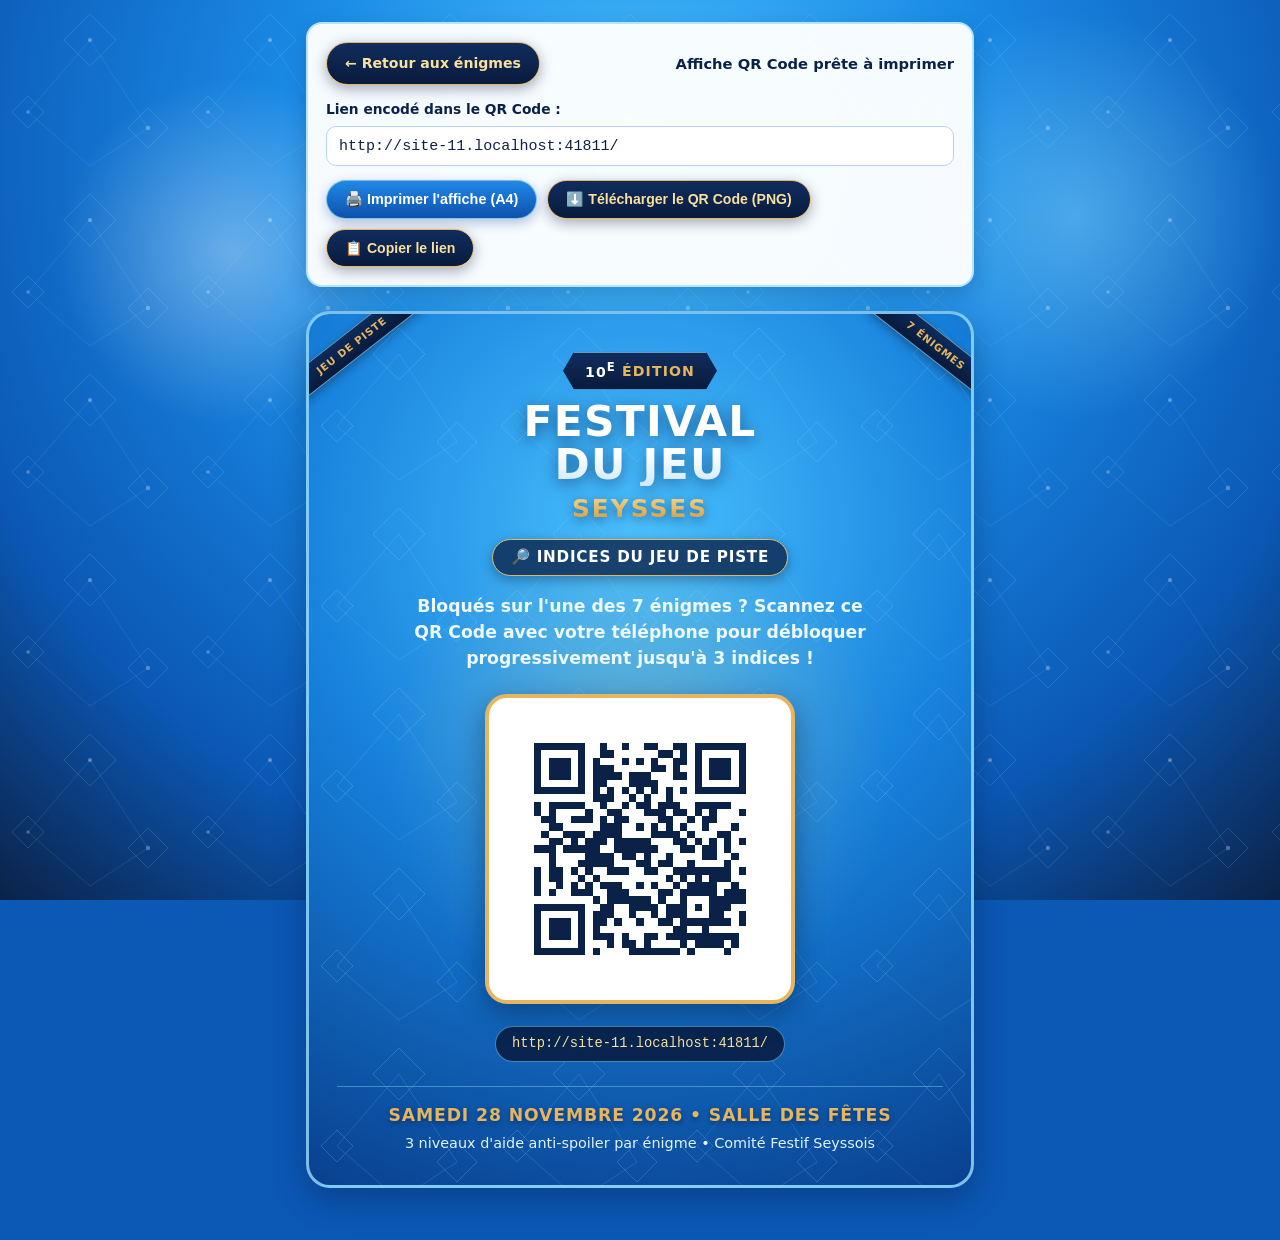
==== commit 137bbc81: "editorials" ====
--- a/qrcode.html
+++ b/qrcode.html
@@ -3,8 +3,13 @@
 <head>
   <meta charset="UTF-8" />
   <meta name="viewport" content="width=device-width, initial-scale=1.0" />
+  <meta
+    http-equiv="Content-Security-Policy"
+    content="default-src 'self'; script-src 'self'; style-src 'self' 'unsafe-inline'; img-src 'self' data:; object-src 'none'; base-uri 'self'; form-action 'none';"
+  />
+  <meta name="referrer" content="strict-origin-when-cross-origin" />
   <title>QR Code — Jeu de Piste | Festival du Jeu de Seysses 2026</title>
-  <link rel="stylesheet" href="style.css" />
+  <link rel="stylesheet" href="style.css?v=20261122-8" />
 </head>
 <body>
   <main class="container">
@@ -12,7 +17,7 @@
     <section class="qr-toolbar no-print" aria-label="Outils QR Code">
       <div class="qr-toolbar-top">
         <a href="index.html" class="btn-secondary">← Retour aux énigmes</a>
-        <strong style="font-size: 0.92rem; color: #0b2248;">Affiche QR Code prête à imprimer</strong>
+        <strong class="qr-toolbar-heading">Affiche QR Code prête à imprimer</strong>
       </div>
 
       <div class="qr-url-field">
@@ -22,6 +27,7 @@
           id="qr-url"
           class="qr-url-input"
           spellcheck="false"
+          maxlength="200"
           placeholder="https://monpseudoestpris.github.io/JeuDePiste2026/"
         />
       </div>
@@ -70,74 +76,12 @@
       </div>
     </section>
 
-    <canvas id="qr-export-canvas" style="display: none;"></canvas>
+    <canvas id="qr-export-canvas" hidden></canvas>
   </main>
 
-  <script src="indices.js"></script>
-  <script src="qrcode-lib.js"></script>
-  <script>
-    (function () {
-      const config = window.JEU_DE_PISTE_CONFIG || {};
-      const inputEl = document.getElementById("qr-url");
-      const containerEl = document.getElementById("qr-container");
-      const urlTextEl = document.getElementById("poster-url-text");
-      const copyBtn = document.getElementById("btn-copy-url");
-      const canvasEl = document.getElementById("qr-export-canvas");
-
-      function detectTargetUrl() {
-        const isPublicWeb =
-          (location.protocol === "https:" || location.protocol === "http:") &&
-          location.hostname !== "localhost" &&
-          location.hostname !== "127.0.0.1";
-        if (isPublicWeb) {
-          return new URL("index.html", location.href).href.replace(/index\.html$/, "");
-        }
-        return config.urlSiteParDefaut || "https://monpseudoestpris.github.io/JeuDePiste2026/";
-      }
-
-      function updateQr() {
-        const url = inputEl.value.trim() || config.urlSiteParDefaut;
-        urlTextEl.textContent = url;
-        try {
-          containerEl.innerHTML = window.SimpleQR.toSvgString(url, 4);
-        } catch (err) {
-          containerEl.innerHTML =
-            '<p style="color:#a82210;font-weight:700;">' + err.message + "</p>";
-        }
-      }
-
-      inputEl.value = detectTargetUrl();
-      updateQr();
-
-      inputEl.addEventListener("input", updateQr);
-
-      document.getElementById("btn-print").addEventListener("click", () => {
-        window.print();
-      });
-
-      document.getElementById("btn-download-png").addEventListener("click", () => {
-        const url = inputEl.value.trim() || config.urlSiteParDefaut;
-        window.SimpleQR.drawToCanvas(canvasEl, url, 1024, 4);
-        const link = document.createElement("a");
-        link.download = "qrcode-jeu-de-piste-seysses-2026.png";
-        link.href = canvasEl.toDataURL("image/png");
-        link.click();
-      });
-
-      copyBtn.addEventListener("click", async () => {
-        const url = inputEl.value.trim();
-        try {
-          await navigator.clipboard.writeText(url);
-          const original = copyBtn.textContent;
-          copyBtn.textContent = "✅ Lien copié !";
-          setTimeout(() => {
-            copyBtn.textContent = original;
-          }, 1800);
-        } catch (_) {
-          inputEl.select();
-        }
-      });
-    })();
-  </script>
+  <script src="indices.js?v=20261122-8" defer></script>
+  <script src="qrcode-lib.js?v=20261122-8" defer></script>
+  <script src="js/storage.js?v=20261122-8" defer></script>
+  <script src="js/qr-page.js?v=20261122-8" defer></script>
 </body>
 </html>
--- a/style.css
+++ b/style.css
@@ -52,306 +52,21 @@
   -webkit-font-smoothing: antialiased;
   background-color: var(--royal);
   background-image:
-    /* Éclats lumineux façon affiche */
     radial-gradient(circle at 18% 28%, rgba(255, 255, 255, 0.35) 0%, transparent 14%),
     radial-gradient(circle at 84% 24%, rgba(160, 232, 255, 0.38) 0%, transparent 16%),
-    /* Motif géométrique losanges / constellations subtil */
     url("data:image/svg+xml,%3Csvg xmlns='http://www.w3.org/2000/svg' width='180' height='180' viewBox='0 0 180 180'%3E%3Cg fill='none' stroke='%239ee2ff' stroke-opacity='0.16' stroke-width='1'%3E%3Cpolygon points='90,14 116,40 90,66 64,40'/%3E%3Cpolygon points='28,96 44,112 28,128 12,112'/%3E%3Cpolygon points='148,108 168,128 148,148 128,128'/%3E%3Cpath d='M28,112 L90,40 L148,128 L90,166 Z' stroke-opacity='0.11'/%3E%3C/g%3E%3Ccircle cx='90' cy='40' r='2' fill='%23ffffff' fill-opacity='0.32'/%3E%3Ccircle cx='148' cy='128' r='2.2' fill='%23ffffff' fill-opacity='0.28'/%3E%3Ccircle cx='28' cy='112' r='1.8' fill='%23ffffff' fill-opacity='0.25'/%3E%3C/svg%3E"),
     radial-gradient(circle at 50% 18%, var(--sky-light) 0%, var(--sky-mid) 36%, var(--royal) 74%, var(--navy) 100%);
   background-attachment: fixed;
+}
+
+body.is-scroll-locked {
+  overflow: hidden;
 }
 
 .container {
   max-width: 700px;
   margin: 0 auto;
   padding: 22px 16px 52px;
-}
-
-.container-wide {
-  max-width: 820px;
-}
-
-/* ==========================================================================
-   PLATEAU DES 8 DOMINOS (LANDING PAGE)
-   ========================================================================== */
-.section-heading {
-  margin: 22px 0 14px;
-  text-align: center;
-  font-size: 1.25rem;
-  font-weight: 900;
-  letter-spacing: 0.05em;
-  text-transform: uppercase;
-  color: #ffffff;
-  text-shadow: 0 3px 8px rgba(5, 22, 56, 0.5);
-}
-
-.domino-board {
-  display: grid;
-  grid-template-columns: repeat(2, 1fr);
-  gap: 16px;
-}
-
-@media (min-width: 680px) {
-  .domino-board {
-    grid-template-columns: repeat(4, 1fr);
-    gap: 18px;
-  }
-}
-
-.domino-tile {
-  position: relative;
-  display: flex;
-  flex-direction: column;
-  text-decoration: none;
-  color: var(--navy);
-  background: linear-gradient(180deg, #fffdf8 0%, #f4efe2 100%);
-  border: 2.5px solid var(--gold);
-  border-radius: 18px;
-  box-shadow:
-    0 6px 0 #091d42,
-    0 12px 24px rgba(4, 18, 46, 0.36),
-    inset 0 1px 0 #ffffff;
-  overflow: hidden;
-  transition: transform 0.14s ease, box-shadow 0.14s ease, border-color 0.18s ease;
-}
-
-.domino-tile:hover {
-  transform: translateY(-3px);
-  border-color: #ffe29a;
-  box-shadow:
-    0 9px 0 #091d42,
-    0 16px 30px rgba(4, 18, 46, 0.44),
-    inset 0 1px 0 #ffffff;
-}
-
-.domino-tile:active {
-  transform: translateY(3px);
-  box-shadow:
-    0 3px 0 #091d42,
-    0 6px 14px rgba(4, 18, 46, 0.35);
-}
-
-.domino-tile.is-solved {
-  border-color: #22c55e;
-  background: linear-gradient(180deg, #f5fff9 0%, #e4faee 100%);
-}
-
-/* 8e Domino spécial QR Code (bleu nuit & or) */
-.domino-tile.domino-qr {
-  background: linear-gradient(180deg, #133672 0%, #091b3c 100%);
-  color: #ffffff;
-  border-color: var(--gold-light);
-}
-
-.domino-half {
-  padding: 12px 10px;
-  display: flex;
-  flex-direction: column;
-  align-items: center;
-  justify-content: center;
-  text-align: center;
-}
-
-.domino-top {
-  position: relative;
-  min-height: 92px;
-}
-
-.domino-bottom {
-  min-height: 108px;
-  gap: 4px;
-}
-
-.domino-corner-num {
-  position: absolute;
-  top: 7px;
-  left: 9px;
-  font-size: 0.72rem;
-  font-weight: 900;
-  color: var(--ink-muted);
-  opacity: 0.8;
-}
-
-.domino-qr .domino-corner-num {
-  color: var(--gold-light);
-}
-
-.domino-solved-badge {
-  position: absolute;
-  top: 6px;
-  right: 8px;
-  width: 22px;
-  height: 22px;
-  border-radius: 999px;
-  background: #16a34a;
-  color: #ffffff;
-  font-size: 0.78rem;
-  font-weight: 900;
-  display: flex;
-  align-items: center;
-  justify-content: center;
-  box-shadow: 0 2px 6px rgba(22, 163, 74, 0.45);
-}
-
-.domino-pips-svg {
-  width: 86px;
-  height: 58px;
-}
-
-.domino-qr-svg {
-  width: 56px;
-  height: 56px;
-}
-
-/* Barre centrale du domino + clou doré */
-.domino-divider {
-  position: relative;
-  height: 4px;
-  margin: 0 12px;
-  border-radius: 999px;
-  background: linear-gradient(90deg, rgba(11, 34, 72, 0.25), var(--navy), rgba(11, 34, 72, 0.25));
-  display: flex;
-  align-items: center;
-  justify-content: center;
-}
-
-.domino-qr .domino-divider {
-  background: linear-gradient(90deg, rgba(250, 224, 158, 0.25), var(--gold), rgba(250, 224, 158, 0.25));
-}
-
-.domino-pin {
-  width: 11px;
-  height: 11px;
-  border-radius: 50%;
-  background: radial-gradient(circle at 35% 35%, #fff2be 0%, #e5b55f 55%, #9f6a16 100%);
-  border: 1.5px solid #0b2248;
-  box-shadow: 0 1px 3px rgba(0, 0, 0, 0.35);
-}
-
-.domino-icon {
-  font-size: 1.35rem;
-  line-height: 1;
-}
-
-.domino-title {
-  font-size: 0.94rem;
-  font-weight: 900;
-  line-height: 1.2;
-  color: var(--navy);
-}
-
-.domino-qr .domino-title {
-  color: var(--gold-light);
-}
-
-.domino-status {
-  margin-top: 2px;
-  font-size: 0.72rem;
-  font-weight: 700;
-  padding: 2px 8px;
-  border-radius: 999px;
-  background: rgba(11, 34, 72, 0.08);
-  color: var(--ink-muted);
-}
-
-.domino-status.has-hints {
-  background: var(--navy);
-  color: var(--gold-light);
-}
-
-.domino-qr .domino-status {
-  background: rgba(255, 255, 255, 0.14);
-  color: #e3f2ff;
-}
-
-/* ==========================================================================
-   PAGE DÉDIÉE D'UNE ÉNIGME (enigme.html)
-   ========================================================================== */
-.enigma-page-topbar {
-  display: flex;
-  align-items: center;
-  justify-content: space-between;
-  gap: 12px;
-  margin-bottom: 16px;
-}
-
-.enigma-step-indicator {
-  background: rgba(8, 27, 62, 0.8);
-  border: 1px solid var(--border-cyan);
-  color: var(--gold-light);
-  font-size: 0.82rem;
-  font-weight: 800;
-  padding: 6px 14px;
-  border-radius: 999px;
-}
-
-.enigma-detail-card {
-  background: var(--surface);
-  border: 2.5px solid var(--gold);
-  border-radius: var(--radius-xl);
-  padding: 20px 18px 24px;
-  box-shadow: var(--shadow-poster);
-}
-
-.enigma-detail-header {
-  display: flex;
-  align-items: center;
-  gap: 14px;
-  padding-bottom: 14px;
-  border-bottom: 1px dashed rgba(11, 88, 181, 0.25);
-}
-
-.enigma-num.is-large {
-  width: 50px;
-  height: 50px;
-  font-size: 1.3rem;
-}
-
-.enigma-detail-title {
-  margin: 0;
-  font-size: 1.35rem;
-  font-weight: 900;
-  color: var(--navy);
-  line-height: 1.2;
-}
-
-.hints-section-title {
-  margin: 20px 0 4px;
-  font-size: 1.02rem;
-  font-weight: 900;
-  color: var(--navy);
-}
-
-.quick-case-entry {
-  margin-top: 12px;
-  padding-top: 10px;
-  border-top: 1px dashed rgba(250, 224, 158, 0.35);
-}
-
-.quick-case-label {
-  font-size: 0.8rem;
-  font-weight: 700;
-  color: var(--gold-light);
-  margin-bottom: 8px;
-}
-
-.quick-case-row {
-  display: flex;
-  flex-wrap: wrap;
-  gap: 8px;
-}
-
-.quick-cell {
-  width: 82px;
-}
-
-.enigma-prev-next {
-  margin-top: 18px;
-  display: flex;
-  align-items: center;
-  justify-content: space-between;
-  gap: 8px;
-  flex-wrap: wrap;
 }
 
 /* ==========================================================================
@@ -372,7 +87,6 @@
   overflow: hidden;
 }
 
-/* Rubans diagonaux d'angle façon affiche */
 .corner-ribbon {
   position: absolute;
   top: 18px;
@@ -405,7 +119,6 @@
   }
 }
 
-/* Cartouche biseauté "10e ÉDITION" */
 .edition-badge {
   display: inline-flex;
   align-items: baseline;
@@ -431,7 +144,6 @@
   color: var(--gold);
 }
 
-/* Titre monumental blanc + sous-titre doré SEYSSES */
 .poster-main-title {
   margin: 0;
   font-size: clamp(1.85rem, 6.5vw, 2.65rem);
@@ -459,7 +171,6 @@
   filter: drop-shadow(0 3px 6px rgba(6, 24, 62, 0.55));
 }
 
-/* Meeple doré central + bandeau Jeu de piste */
 .meeple-wrap {
   display: flex;
   justify-content: center;
@@ -496,10 +207,83 @@
   font-weight: 500;
 }
 
+.hero-qr-box {
+  margin: 18px auto 2px;
+  max-width: 440px;
+  padding: 12px 16px;
+  border-radius: var(--radius-lg);
+  background: rgba(8, 27, 62, 0.82);
+  border: 2px solid var(--gold);
+  box-shadow: 0 6px 18px rgba(4, 18, 46, 0.38);
+  display: flex;
+  align-items: center;
+  justify-content: center;
+  gap: 16px;
+  flex-wrap: wrap;
+}
+
+.hero-qr-thumb {
+  flex-shrink: 0;
+  width: 96px;
+  height: 96px;
+  padding: 5px;
+  border-radius: 12px;
+  background: #ffffff;
+  border: 2px solid var(--gold-light);
+  display: block;
+  box-shadow: 0 3px 10px rgba(0, 0, 0, 0.28);
+  transition: transform 0.15s ease;
+}
+
+.hero-qr-thumb:hover {
+  transform: scale(1.05);
+}
+
+.hero-qr-thumb svg {
+  display: block;
+  width: 100%;
+  height: 100%;
+}
+
+.hero-qr-info {
+  display: flex;
+  flex-direction: column;
+  align-items: center;
+  gap: 8px;
+}
+
+.hero-qr-label {
+  font-size: 0.84rem;
+  font-weight: 700;
+  color: #e3f2ff;
+}
+
+.hero-qr-btn {
+  display: inline-flex;
+  align-items: center;
+  gap: 7px;
+  padding: 9px 16px;
+  border-radius: 999px;
+  background: linear-gradient(180deg, var(--gold-light) 0%, var(--gold) 65%, var(--gold-deep) 100%);
+  color: var(--navy-deep);
+  font-size: 0.88rem;
+  font-weight: 900;
+  text-decoration: none;
+  box-shadow: 0 4px 12px rgba(0, 0, 0, 0.3);
+  transition: filter 0.15s ease, transform 0.12s ease;
+}
+
+.hero-qr-btn:hover {
+  filter: brightness(1.07);
+  transform: translateY(-1px);
+}
+
 /* ==========================================================================
-   PANNEAU LIVRET (CONSEILS PRATIQUES + GRILLE 7 CASES ÉNIGME FACILE)
+   PANNEAU LIVRET (ÉNIGME FACILE + ÉNIGME MYSTÈRE)
    ========================================================================== */
 .booklet-panel {
+  position: relative;
+  overflow: hidden;
   background: var(--surface);
   border: 2px solid var(--gold);
   border-radius: var(--radius-lg);
@@ -508,31 +292,89 @@
   box-shadow: var(--shadow-card);
 }
 
-.booklet-panel-title {
-  margin: 0 0 10px;
-  font-size: 1.02rem;
-  font-weight: 900;
-  color: var(--navy);
-  text-transform: uppercase;
-  letter-spacing: 0.03em;
-}
-
 .booklet-tips-list {
-  margin: 0 0 14px;
+  margin: 12px 0 0;
   padding-left: 18px;
   color: var(--ink);
-  font-size: 0.9rem;
+  font-size: 0.88rem;
 }
 
 .booklet-tips-list li + li {
-  margin-top: 5px;
+  margin-top: 4px;
+}
+
+.booklet-reset-wrap {
+  margin-top: 14px;
+  text-align: center;
+}
+
+.btn-reset-letters {
+  background: linear-gradient(180deg, #133672 0%, var(--navy) 100%);
+  color: var(--gold-light);
+  border: 1.5px solid var(--gold);
+  border-radius: 999px;
+  padding: 8px 16px;
+  font-size: 0.84rem;
+  font-weight: 800;
+  cursor: pointer;
+  display: inline-flex;
+  align-items: center;
+  gap: 6px;
+  box-shadow: 0 3px 10px rgba(6, 20, 48, 0.2);
+  transition: filter 0.15s ease, transform 0.1s ease;
+}
+
+.btn-reset-letters:hover {
+  filter: brightness(1.12);
+}
+
+.btn-reset-letters:active {
+  transform: scale(0.98);
+}
+
+.booklet-stack {
+  display: flex;
+  flex-direction: column;
+  gap: 14px;
+}
+
+.booklet-col-title {
+  margin: 0 0 8px;
+  font-size: 0.98rem;
+  font-weight: 900;
+  text-transform: uppercase;
+  letter-spacing: 0.05em;
+  color: var(--gold-light);
+  text-align: center;
+  border-bottom: 1px solid rgba(250, 224, 158, 0.28);
+  padding-bottom: 6px;
+}
+
+.booklet-mapping-list {
+  list-style: none;
+  margin: 0 0 12px;
+  padding: 0;
+  font-size: 0.84rem;
+  line-height: 1.48;
+  color: #e8f4ff;
+}
+
+.booklet-mapping-list li + li {
+  margin-top: 4px;
+}
+
+.booklet-mapping-list strong {
+  color: var(--gold-light);
 }
 
 .easy-grid-block {
   background: linear-gradient(180deg, #102c5e 0%, #091b3c 100%);
   border-radius: var(--radius-md);
-  padding: 12px 12px 14px;
-  color: #ffffff;
+  padding: 13px 13px 15px;
+  color: #ffffff;
+  display: flex;
+  flex-direction: column;
+  justify-content: space-between;
 }
 
 .easy-grid-label {
@@ -589,7 +431,37 @@
   background: rgba(255, 248, 227, 0.7);
 }
 
-/* Case validée en vert quand la bonne lettre est saisie */
+.easy-cell.is-wrong {
+  background: #fff1f2;
+  border-color: #fb7185;
+}
+
+.easy-cell.is-wrong .easy-cell-input {
+  color: #9f1239;
+}
+
+.easy-cell.is-jailed {
+  background: repeating-linear-gradient(
+    90deg,
+    #e2e8f0,
+    #e2e8f0 6px,
+    #cbd5e1 6px,
+    #cbd5e1 9px
+  );
+  border-color: #64748b;
+  opacity: 0.85;
+}
+
+.easy-cell.is-jailed .easy-cell-num {
+  background: #475569;
+  color: #f8fafc;
+}
+
+.easy-cell.is-jailed .easy-cell-input {
+  color: #475569;
+  cursor: not-allowed;
+}
+
 .easy-cell.is-correct {
   background: #d1fae5;
   border-color: #22c55e;
@@ -622,7 +494,154 @@
   text-align: center;
 }
 
-/* Planche SVG de l'énigme intégrée dans chaque carte */
+/* ==========================================================================
+   MODALE PRISON MONOPOLY PLEIN ÉCRAN AVEC BARREAUX MÉTALLIQUES
+   ========================================================================== */
+.jail-modal {
+  position: fixed;
+  inset: 0;
+  z-index: 1500;
+  background: rgba(5, 14, 32, 0.86);
+  backdrop-filter: blur(5px);
+  display: flex;
+  align-items: center;
+  justify-content: center;
+  padding: 20px;
+  overflow: hidden;
+}
+
+.jail-modal[hidden] {
+  display: none !important;
+}
+
+.jail-bars-overlay {
+  position: absolute;
+  inset: 0;
+  pointer-events: none;
+  z-index: 2;
+  display: flex;
+  flex-direction: column;
+  justify-content: space-between;
+  animation: slamBars 0.32s cubic-bezier(0.22, 1, 0.36, 1);
+}
+
+@keyframes slamBars {
+  from { transform: translateY(-100%); }
+  to { transform: translateY(0); }
+}
+
+.jail-crossbar {
+  height: 26px;
+  width: 100%;
+  background: linear-gradient(180deg, #64748b 0%, #334155 45%, #0f172a 100%);
+  border-top: 2px solid #94a3b8;
+  border-bottom: 2px solid #020617;
+  box-shadow: 0 6px 16px rgba(0, 0, 0, 0.55);
+}
+
+.jail-crossbar.top {
+  margin-top: 8vh;
+}
+
+.jail-crossbar.bottom {
+  margin-bottom: 8vh;
+}
+
+.jail-bars-row {
+  position: absolute;
+  inset: 0;
+  display: flex;
+  justify-content: space-evenly;
+  align-items: stretch;
+  padding: 0 4vw;
+}
+
+.jail-bar {
+  width: clamp(12px, 2.8vw, 20px);
+  height: 100%;
+  background: linear-gradient(
+    90deg,
+    #0f172a 0%,
+    #475569 24%,
+    #e2e8f0 46%,
+    #94a3b8 62%,
+    #1e293b 88%,
+    #020617 100%
+  );
+  box-shadow: 4px 0 12px rgba(0, 0, 0, 0.55), -2px 0 6px rgba(0, 0, 0, 0.35);
+}
+
+.jail-modal-card {
+  position: relative;
+  z-index: 3;
+  max-width: 420px;
+  width: 100%;
+  padding: 26px 22px;
+  border-radius: 22px;
+  background: linear-gradient(160deg, #10254c 0%, #071329 100%);
+  border: 3px solid #f97316;
+  box-shadow: 0 18px 48px rgba(0, 0, 0, 0.75);
+  text-align: center;
+  color: #ffffff;
+}
+
+.jail-modal-badge {
+  display: inline-block;
+  padding: 6px 18px;
+  margin-bottom: 12px;
+  border-radius: 999px;
+  background: linear-gradient(180deg, #fb923c 0%, #ea580c 100%);
+  color: #ffffff;
+  font-size: 0.96rem;
+  font-weight: 900;
+  letter-spacing: 0.07em;
+  text-transform: uppercase;
+  box-shadow: 0 4px 12px rgba(234, 88, 12, 0.45);
+}
+
+.jail-modal-title {
+  margin: 0 0 8px;
+  font-size: 1.45rem;
+  font-weight: 900;
+  color: var(--gold-light);
+}
+
+.jail-modal-text {
+  margin: 0 0 18px;
+  font-size: 0.95rem;
+  line-height: 1.45;
+  color: #e2e8f0;
+}
+
+.jail-countdown-box {
+  display: inline-flex;
+  flex-direction: column;
+  align-items: center;
+  padding: 10px 26px;
+  border-radius: 14px;
+  background: rgba(0, 0, 0, 0.48);
+  border: 2px solid var(--gold);
+}
+
+.jail-countdown-label {
+  font-size: 0.76rem;
+  font-weight: 700;
+  text-transform: uppercase;
+  letter-spacing: 0.06em;
+  color: #cbd5e1;
+}
+
+.jail-countdown-time {
+  font-family: ui-monospace, SFMono-Regular, Menlo, Monaco, Consolas, monospace;
+  font-size: 2.1rem;
+  font-weight: 900;
+  line-height: 1.15;
+  color: #fde047;
+}
+
+/* ==========================================================================
+   PLANCHE SVG & VISIONNEUSE PLEIN ÉCRAN (LIGHTBOX)
+   ========================================================================== */
 .enigma-sheet-wrap {
   margin-top: 14px;
   background: #ffffff;
@@ -682,7 +701,6 @@
   border-radius: 6px;
 }
 
-/* Visionneuse plein écran zoomable (Lightbox) */
 .lightbox {
   position: fixed;
   inset: 0;
@@ -762,7 +780,9 @@
   transition: width 0.15s ease;
 }
 
-/* Encadré "Aide du livret" affiché dans chaque énigme AVANT les 3 indices */
+/* ==========================================================================
+   CARTES DES 7 ÉNIGMES, AIDE DU LIVRET & INDICES
+   ========================================================================== */
 .enigma-booklet-box {
   margin-top: 14px;
   padding: 12px 14px;
@@ -793,7 +813,6 @@
   margin-top: 4px;
 }
 
-/* Bandeau anti-spoiler */
 .intro-banner {
   background: rgba(11, 34, 72, 0.82);
   backdrop-filter: blur(8px);
@@ -811,9 +830,6 @@
   color: var(--gold-light);
 }
 
-/* ==========================================================================
-   CARTES DES 7 ÉNIGMES
-   ========================================================================== */
 .enigma-list {
   display: flex;
   flex-direction: column;
@@ -956,7 +972,6 @@
   color: var(--gold-deep);
 }
 
-/* Corps de carte : les 3 niveaux d'indices */
 .enigma-body {
   display: none;
   padding: 4px 18px 18px;
@@ -1090,8 +1105,47 @@
 }
 
 /* ==========================================================================
-   PIED DE PAGE FAÇON BAS D'AFFICHE
+   GRAND BLOC BONUS & PIED DE PAGE
    ========================================================================== */
+.bonus-finale-card {
+  margin-top: 26px;
+  padding: 26px 22px;
+  border-radius: var(--radius-xl);
+  background: linear-gradient(135deg, #102c5e 0%, #071836 100%);
+  border: 3px solid var(--gold);
+  box-shadow: var(--shadow-poster), inset 0 1px 0 rgba(255, 255, 255, 0.25);
+  text-align: center;
+  color: #ffffff;
+}
+
+.bonus-finale-badge {
+  display: inline-block;
+  padding: 6px 20px;
+  margin-bottom: 12px;
+  border-radius: 999px;
+  background: linear-gradient(180deg, var(--gold-light) 0%, var(--gold) 65%, var(--gold-deep) 100%);
+  color: var(--navy-deep);
+  font-size: 1.15rem;
+  font-weight: 900;
+  letter-spacing: 0.08em;
+  text-transform: uppercase;
+  box-shadow: 0 4px 12px rgba(0, 0, 0, 0.3);
+}
+
+.bonus-finale-question {
+  margin: 0 auto;
+  max-width: 540px;
+  font-size: clamp(1.2rem, 4.2vw, 1.5rem);
+  font-weight: 800;
+  line-height: 1.35;
+  color: #ffffff;
+}
+
+.bonus-hints-stack {
+  margin-top: 20px;
+  text-align: left;
+}
+
 .footer-actions {
   margin-top: 28px;
   text-align: center;
@@ -1162,7 +1216,7 @@
 }
 
 /* ==========================================================================
-   PAGE QR CODE & AFFICHE A4 IMPRIMABLE (STYLE AFFICHE OFFICIELLE)
+   PAGE QR CODE & AFFICHE A4 IMPRIMABLE
    ========================================================================== */
 .qr-toolbar {
   background: var(--surface);
@@ -1182,6 +1236,11 @@
   margin-bottom: 14px;
 }
 
+.qr-toolbar-heading {
+  font-size: 0.92rem;
+  color: var(--navy);
+}
+
 .qr-url-field {
   display: flex;
   flex-direction: column;
@@ -1230,7 +1289,18 @@
   filter: brightness(1.08);
 }
 
-/* Feuille A4 d'affiche QR Code */
+.btn-secondary:disabled {
+  opacity: 0.55;
+  cursor: not-allowed;
+}
+
+.qr-error-msg {
+  margin: 12px 0;
+  color: #a82210;
+  font-size: 0.9rem;
+  font-weight: 700;
+}
+
 .poster-sheet {
   position: relative;
   overflow: hidden;
